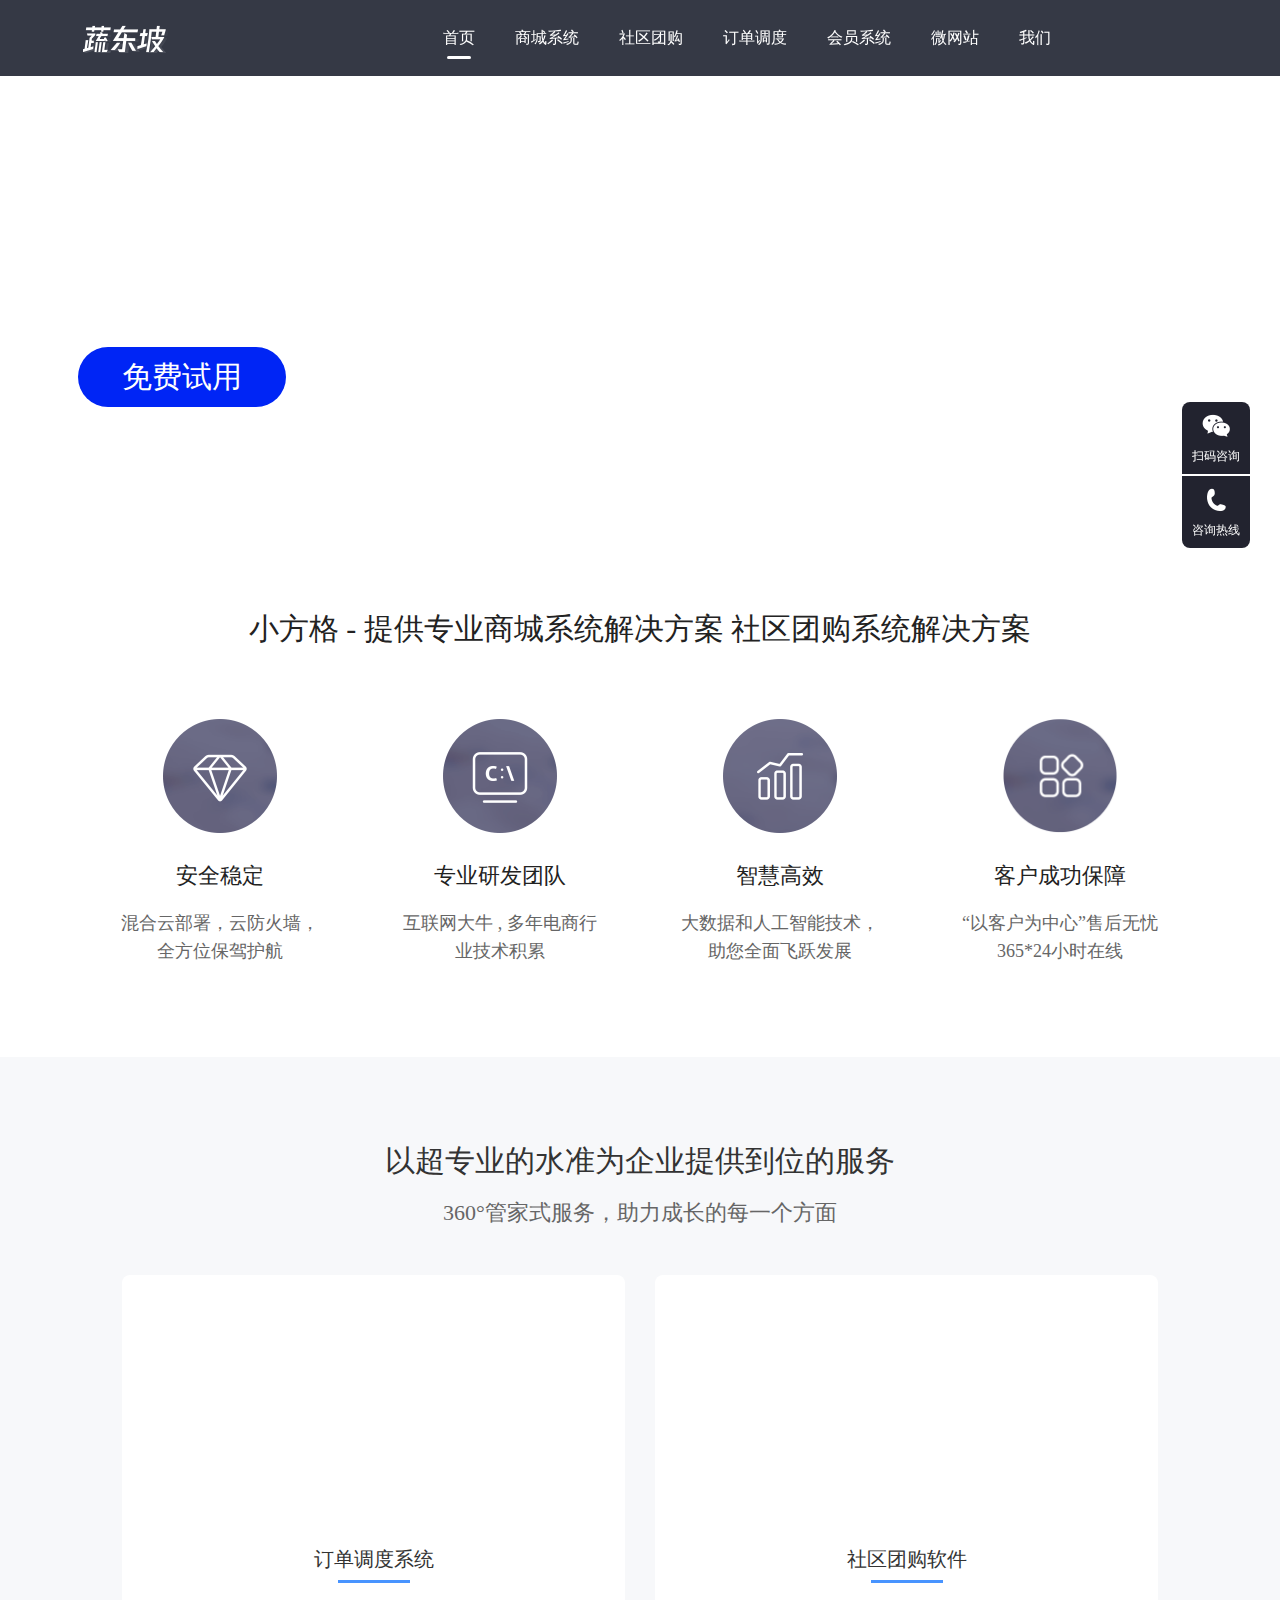
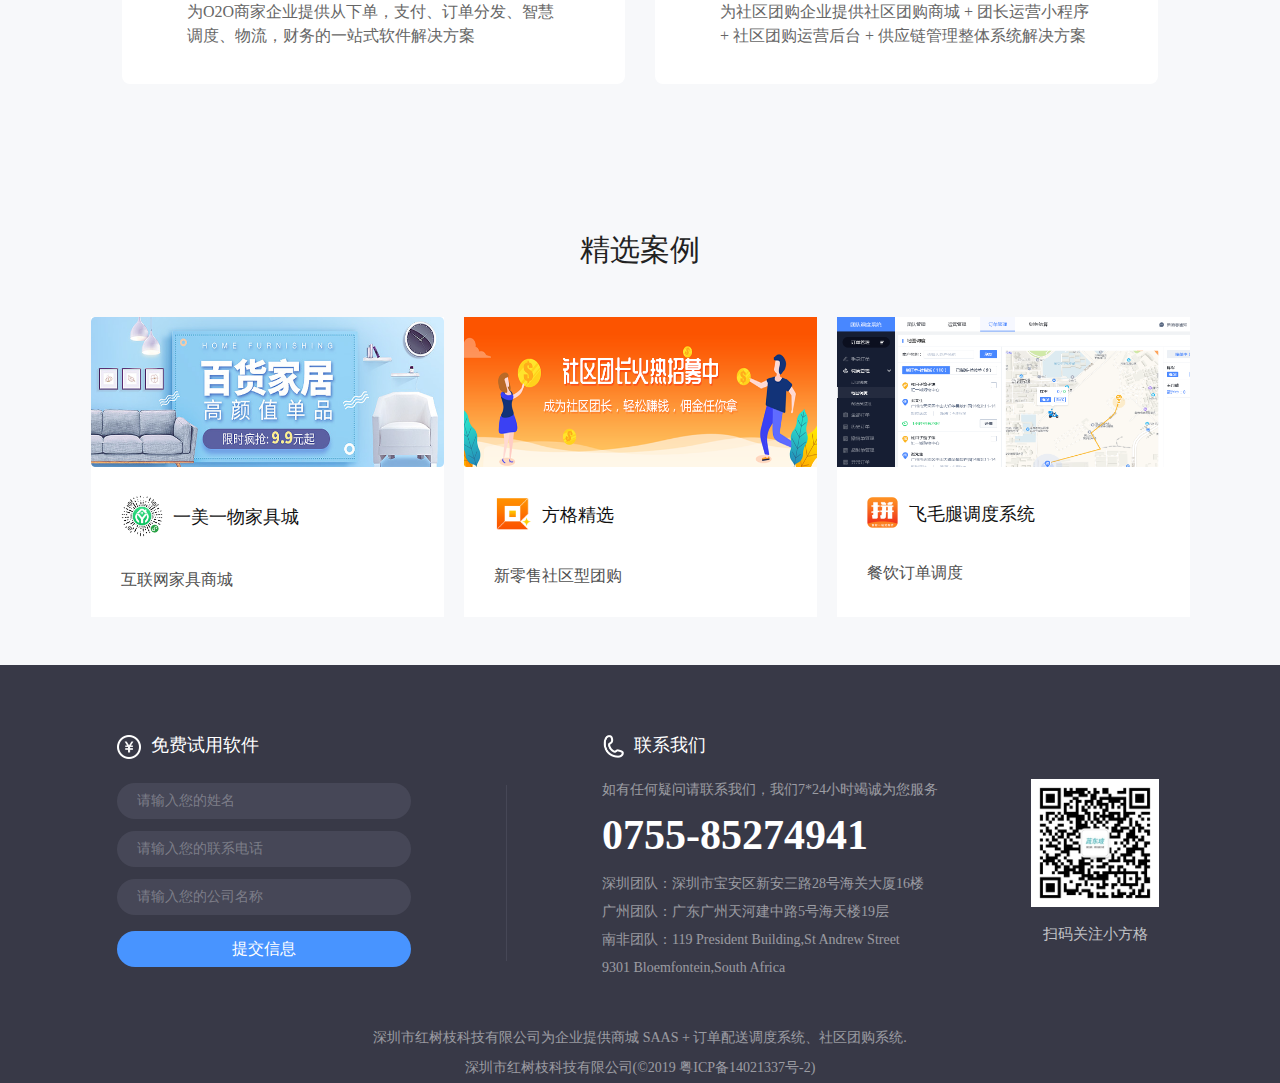
==== index.html @ 37d702df "大体框架有了" ====
<!DOCTYPE html>
<!-- saved from url=(0019)http://sdongpo.com/ -->
<html lang="en-US">
<head>
    <meta http-equiv="Content-Type" content="text/html; charset=UTF-8">

    <meta name="applicable-device" content="pc">
    <meta http-equiv="Cache-Control" content="no-transform">
    <meta http-equiv="Cache-Control" content="no-siteapp">
    <link rel="alternate" media="only screen and (max-width: 640px)" href="http://m.sdongpo.com/">
    <meta name="mobile-agent" content="format=html5;url=//m.sdongpo.com/">
    <meta name="viewport" content="width=device-width, initial-scale=1">
    <meta name="csrf-param" content="_csrf">
    <meta name="csrf-token" content="NlRBUWs0bGRMIjtoLF4pNGA4cjgSQhQyehNyYSVGASNEZy8rX38OLA==">
    <title>小方格-专业做电商行业软件,社区团购软件-订单调度SaaS系统</title>
    <meta name="description" content="小方格-专业做电商行业软件,社区团购软件-订单调度SaaS系统">
    <meta name="keywords"
          content="小方格生鲜电商ERP，订单配送软件，社区团购软件，外卖配送软件，水果订货配送管理软件，农产品配送软件, 生鲜配送, 蔬菜配送, 生鲜电商, 小方格, 电商APP 20个生意, 电商软件公司, 商场APP怎么做, 订单配送app平台, 农产品电商平台,  送菜上门app, 菜篮子, 社区团购">
    <link href="./css/animate.min.css" rel="stylesheet">
    <link rel="stylesheet" href="./css/common.css">
    <link rel="stylesheet" href="./css/style.css">
    <script charset="utf-8" src="./js/lxb.js"></script>
    <script type="text/javascript" async="" src="./js/vds.js"></script>
    <script src="./js/hm.js"></script>
    <script src="./js/jquery-1.8.3.min.js"></script>

    <link href="./css/bootstrap.css" rel="stylesheet">
    <link href="./css/main.min.css" rel="stylesheet">
    <link href="./css/index.min.css" rel="stylesheet">
    <link href="./css/font-awesome.min.css" rel="stylesheet">
    <script>
        //获取浏览器版本
        var userAgent = navigator.userAgent; //取得浏览器的userAgent字符串
        var isOpera = userAgent.indexOf("Opera") > -1; //判断是否Opera浏览器
        var isIE = userAgent.indexOf("compatible") > -1 && userAgent.indexOf("MSIE") > -1 && !isOpera; //判断是否IE浏览器
        var IEbb = true;
        if (isIE) {
            var reIE = new RegExp("MSIE (\\d+\\.\\d+);");
            reIE.test(userAgent);
            var fIEVersion = parseFloat(RegExp["$1"]);
            if (fIEVersion < 9) {
                IEbb = false;
            }
        }
    </script>

</head>
<body>
<div class="header">
    <div>
        <a class="header__logo" href="http://xfigo.com/"><img src="./img/logo.png" alt="小方格" width="86" height="28"></a>
        <div class="header__menu">
            <ul>
                <div class="gl" style="overflow: hidden; left: 278px; width: 24px;"></div>
                <li data-target="" class="active"><a href="./index.html">首页</a></li>
                <li data-target="shicai"><a href="./eshop.html">商城系统</a></li>
                <li data-target="groupbuy"><a href="./groupbuy.html">社区团购</a></li>
                <li data-target="processing"><a href="./dispatch.html">订单调度</a></li>
                <li data-target="movee"><a href="./vipsystem.html">会员系统</a></li>
                <li data-target="shengxian"><a href="./miniweb.html">微网站</a></li>
<!--                <li data-target="agency"><a href="./agency.html">软件代理</a></li>-->
                <li data-target="about"><a href="./contact.html">我们</a></li>
            </ul>
        </div>
        <div class="header__concat"><a onclick="showForm()" href="javascript:;">免费试用</a></div>
    </div>
</div>

<div id="wrapper">
    <div>
        <div class="index">
            <div class="banner">
                <div class="banner__img index">
                    <div class="banner__img--text">
                        <h2 class="caption index">专业商城、社区团购SAAS</h2>
                        <h3 class="subtitle index">做电商软件，就找小方格</h3>
                        <button class="trial index" onclick="showForm()">免费试用</button>
                    </div>
                </div>
            </div>
            <div class="index__solution">
                <h1 class="index__solution--label">小方格 - 提供专业商城系统解决方案 社区团购系统解决方案</h1>
                <ul class="index__solution--list">
                    <li class="items">
                        <img src="./img/investment.png" alt="安全稳定" width="114" height="114">
                        <p class="caption">安全稳定</p>
                        <p class="subtitle">混合云部署，云防火墙，全方位保驾护航</p>
                    </li>
                    <li class="items">
                        <img src="./img/team.png" alt="专业研发团队" width="114" height="114">
                        <p class="caption">专业研发团队</p>
                        <p class="subtitle">互联网大牛 , 多年电商行业技术积累</p>
                    </li>
                    <li class="items">
                        <img src="./img/pro.png" alt="智慧高效" width="114" height="114">
                        <p class="caption">智慧高效</p>
                        <p class="subtitle">大数据和人工智能技术，助您全面飞跃发展</p>
                    </li>
                    <li class="items">
                        <img src="./img/security.png" alt="客户成功保障" width="114" height="114">
                        <p class="caption">客户成功保障</p>
                        <p class="subtitle">“以客户为中心”售后无忧 365*24小时在线</p>
                    </li>
                </ul>
            </div>
            <div class="index__introduce">
                <h3 class="index__introduce--caption">以超专业的水准为企业提供到位的服务</h3>
                <h4 class="index__introduce--subtitle">360°管家式服务，助力成长的每一个方面</h4>
                <ul class="index__introduce--list">
                    <li class="items">
                        <a href="http://sdongpo.com/shicai"></a>
                        <div class="big__img fresh"></div>
                        <p class="title">订单调度系统</p>
                        <p class="desc">为O2O商家企业提供从下单，支付、订单分发、智慧调度、物流，财务的一站式软件解决方案</p>
                    </li>
                    <li class="items">
                        <a href="http://sdongpo.com/groupbuy"></a>
                        <div class="big__img groupbuy"></div>
                        <p class="title">社区团购软件</p>
                        <p class="desc">为社区团购企业提供社区团购商城 + 团长运营小程序 + 社区团购运营后台 + 供应链管理整体系统解决方案</p>
                    </li>
                </ul>
            </div>
<!--            <div class="index__vedio">-->
<!--                <div class="wrap__1200">-->
<!--                    <h3 class="index__vedio&#45;&#45;label">3分钟快速了解小方格</h3>-->
<!--                    <div class="index__vedio&#45;&#45;play">-->
<!--                        <img src="./img/icon_stop.png" alt="播放" class="play" width="98" height="98">-->
<!--                        <div class="video">-->
<!--                            <div class="bg active"></div>-->
<!--                            <video controls="controls" id="tvideo" width="100%" height="100%"-->
<!--                                   src="//sitecdn.sdongpo.com/website/new_case/promotionalVideo.mp4">-->
<!--                                <span class="video-tip">浏览器版本过低，请升级您的浏览器后重试</span>-->
<!--                            </video>-->
<!--                        </div>-->
<!--                    </div>-->
<!--                </div>-->
<!--            </div>-->
            <div class="index__cooperation">
                <h3 class="index__cooperation--label">精选案例</h3>
                <ul class="index__cooperation--list clearfix">
                    <li class="items">
                            <div class="detail">
                                <img src="./img/index__jc.png" alt="一美一物家具城：互联网家具商城" width="353" height="150">
                                <div class="showMore">
                                    <p><img src="./img/shop__ymyw__small.jpg" alt="一美一物家具城：互联网家具商城" width="42"
                                            height="42">一美一物家具城</p>
                                    <p>互联网家具商城</p>
                                    <p>
                                        一美一物，成立于2019年，结合当地建材商家，采取线上销售，线下服务，致力于为装修行业提供便捷的供应平台以及一站式主材包采购服务。</p>
                                </div>
                            </div>
                        </a>
                    </li>
                    <li class="items">
                        <a href="http://shengxian.sdongpo.com/shengxian6348.html" target="_blank">
                            <div class="detail">
                                <img src="./img/index__fg.png" alt="社区团购：方格精选" width="353" height="150">
                                <div class="showMore">
                                    <p><img src="./img/index__fg__small.png" alt="社区团购：方格精选" width="38"
                                            height="38">方格精选</p>
                                    <p>新零售社区型团购</p>
                                    <p>方格精选创立于2019年，是中国领先的社群电商平台，打造 “批发+配送+零售” 多业务融合模式,
                                        深度优化供应链，通过社群+团长，拥有百万级别的客户群体，开通近300个小区的团购。</p>
                                </div>
                            </div>
                        </a>
                    </li>
                    <li class="items">
                        <a href="http://shengxian.sdongpo.com/shengxian6300.html" target="_blank">
                            <div class="detail">
                                <img src="./img/index__psc.png" alt="智慧调度：餐饮订单调度" width="353" height="150">
                                <div class="showMore">
                                    <p><img src="./img/index__pcs__small.png" alt="智慧调度：餐饮订单调度" width="32" height="35">飞毛腿调度系统
                                    </p>
                                    <p>餐饮订单调度</p>
                                    <p>飞毛腿调度系统，创立于2017年9月，1年聚合300多家商家，累计服务的中小餐饮客户10000多家,
                                        月活跃客户4000家，日活2000单，月交易额超2000万。</p>
                                </div>
                            </div>
                        </a>
                    </li>
                </ul>
<!--                <a href="http://sdongpo.com/movee" class="index__cooperation&#45;&#45;more">更多案例</a>-->
            </div>
<!--            <div class="index__news">-->
<!--                <h3 class="index__news&#45;&#45;label">行业动态新闻</h3>-->
<!--                <ul class="index__news&#45;&#45;list">-->
<!--                    <li class="items">-->
<!--                        <div class="big__img industry">-->
<!--                            <p>行业动态</p>-->
<!--                            <p>用科技点亮商业智能</p>-->
<!--                        </div>-->
<!--                        <p><a target="_blank" href="http://shengxian.sdongpo.com/shengxian6737.html"><span>05/17</span>小方格国际版进军东南亚</a>-->
<!--                        </p>-->
<!--                        <p><a target="_blank" href="http://shengxian.sdongpo.com/shengxian5286.html"><span>08/01</span>农民日报：小方格让生鲜流通更高效</a>-->
<!--                        </p>-->
<!--                        <p><a target="_blank" href="http://shengxian.sdongpo.com/shengxian6580.html"><span>04/03</span>Sysco发展给中国生鲜配送的启示</a>-->
<!--                        </p>-->
<!--                        <p><a target="_blank" href="http://shengxian.sdongpo.com/shengxian6715.html"><span>05/10</span>精细化运营将是社区团购生死关键</a>-->
<!--                        </p>-->
<!--                        &lt;!&ndash; <p><a target="_blank" href="//shengxian.sdongpo.com/shengxian6640.html"><span>04/18</span>传统零售商如何做好社区团购</a></p> &ndash;&gt;-->
<!--                        <p class="more"><a href="http://shengxian.sdongpo.com/" target="_blank">了解更多 <img-->
<!--                                src="./img/arrow_more.png" alt="了解更多" width="11" height="11"></a></p>-->
<!--                    </li>-->
<!--                    <li class="items">-->
<!--                        <div class="big__img pro">-->
<!--                            <p>产品动态</p>-->
<!--                            <p>专业、创新、口碑</p>-->
<!--                        </div>-->
<!--                        <p><a target="_blank" href="http://shengxian.sdongpo.com/shengxian6730.html"><span>05/17</span>小方格新功能汇总更美更强大</a>-->
<!--                        </p>-->
<!--                        <p><a target="_blank" href="http://shengxian.sdongpo.com/shengxian6342.html"><span>02/19</span>净菜加工系统发布开辟新千亿市场</a>-->
<!--                        </p>-->
<!--                        <p><a target="_blank" href="http://shengxian.sdongpo.com/shengxian6265.html"><span>01/26</span>小方格上线多城市运营助力企业营销</a>-->
<!--                        </p>-->
<!--                        <p><a target="_blank" href="http://shengxian.sdongpo.com/shengxian6251.html"><span>01/22</span>智能物流排线：配送效率提升18倍</a>-->
<!--                        </p>-->
<!--                        &lt;!&ndash; <p><a target="_blank" href="//shengxian.sdongpo.com/shengxian6747.html"><span>05/17</span>社区团购3.0发布：商城UI全新升级</a></p> &ndash;&gt;-->
<!--                        <p class="more"><a href="http://shengxian.sdongpo.com/" target="_blank">了解更多 <img-->
<!--                                src="./img/arrow_more.png" alt="了解更多" width="11" height="11"></a></p>-->
<!--                    </li>-->
<!--                    <li class="items">-->
<!--                        <div class="big__img activity">-->
<!--                            <p>最新活动</p>-->
<!--                            <p>知识共享合作共赢</p>-->
<!--                        </div>-->
<!--                        <p><a target="_blank" href="http://shengxian.sdongpo.com/shengxian6777.html"><span>05/29</span>2019生鲜供应链产业峰会圆满落幕</a>-->
<!--                        </p>-->
<!--                        <p><a target="_blank" href="http://shengxian.sdongpo.com/shengxian6429.html"><span>03/21</span>小方格荣获腾讯微信支付优秀服务商</a>-->
<!--                        </p>-->
<!--                        <p><a target="_blank" href="http://shengxian.sdongpo.com/shengxian6770.html"><span>05/28</span>社区团购高峰论坛共谈行业未来</a>-->
<!--                        </p>-->
<!--                        <p><a target="_blank" href="http://shengxian.sdongpo.com/shengxian6637.html"><span>04/18</span>从阿尔迪看社区团购的未来走向</a>-->
<!--                        </p>-->
<!--                        &lt;!&ndash; <p><a target="_blank" href="//shengxian.sdongpo.com/shengxian6616.html"><span>04/12</span>小方格5周年乔迁新址开启新征程</a></p> &ndash;&gt;-->
<!--                        <p class="more"><a href="http://shengxian.sdongpo.com/" target="_blank">了解更多 <img-->
<!--                                src="./img/arrow_more.png" alt="了解更多" width="11" height="11"></a></p>-->
<!--                    </li>-->
<!--                </ul>-->
<!--            </div>-->
        </div>
    </div>


    <!-- 浮动窗口 -->
    <div class="tool">
        <div class="tool__items">
            <img src="./img/weixin.png" alt="扫码咨询" width="28" height="23">
            <p>扫码咨询</p>
            <div class="tool__items--modal qrcode">
                <img src="./img/qrcode_3.jpg" align="扫码添加客服" width="136" height="136">
                <p>扫码添加客服</p>
            </div>
        </div>
        <div class="tool__items">
            <img src="./img/tel.png" alt="咨询热线" width="22" height="24">
            <p>咨询热线</p>
            <div class="tool__items--modal tel">
                <p>售前咨询</p>
                <p>
                    (0755)85274941 </p>
            </div>
        </div>
    </div>
    <!-- <div id="fu">
		<ul id="side-menu">
			<li class="menu-item">
                <div>
                    <img src="//sitecdn.sdongpo.com/website/float/aside_float_icon1.jpg">
                </div>
                <div onclick="showForm()" class="tryUse dn hover_item clear pl15">
                    <span class="fl mr5">
                        <img src="//sitecdn.sdongpo.com/website/float/aside_float_icon1a.jpg">
                    </span>
                    <span class="fl f14 cf">
                        免费试用
                    </span>
                </div>
            </li>
			<li class="menu-item">
                <div>
                    <img src="//sitecdn.sdongpo.com/website/float/aside_float_icon2.jpg">
                </div>
                <div class="ercode dn hover_item">
                    <img src="/imagenew/footer/weixinFoot.jpg">
                </div>
            </li>

			<li class="menu-item">
                <div>
                    <img src="//sitecdn.sdongpo.com/website/float/aside_float_icon3.jpg">
                </div>
                <div onclick='window.location.href = "tencent://message/?uin=3238511329&Site=sdongpo.com&Menu=yes"' class="online dn hover_item clear pl15">
                    <span class="fl mr5">
                        <img src="//sitecdn.sdongpo.com/website/float/aside_float_icon3a.jpg">
                    </span>
                    <span class="fl f14 cf">
                        在线咨询
                    </span>
                </div>
            </li>
            <li class="menu-item">
                <div>
                    <img src="//sitecdn.sdongpo.com/website/float/aside_float_icon4.jpg">
                </div>
                <div class="telphone dn hover_item clear pl15">
                    <span class="fl mr5">
                        <img src="//sitecdn.sdongpo.com/website/float/aside_float_icon4a.jpg">
                    </span>
                    <span class="fl f14 cf">
                        400-075-1863                    </span>
                </div>
            </li>
            <li class="menu-item backTop">
                <div>
                    <a href="javascript:;">
                        <img src="//sitecdn.sdongpo.com/website/float/aside_float_icon5.jpg">
                    </a>
                </div>
            </li>
		</ul>
    </div> -->

    <!-- 申请试用 -->
    <div class="separator"></div>

    <div class="a-center-middle-2 animated" id="submit-modal">
        <i class="fa fa-times close"></i>
        <form id="submit-form" action="http://sdongpo.com/" method="post">
            <input type="hidden" name="_csrf" value="NlRBUWs0bGRMIjtoLF4pNGA4cjgSQhQyehNyYSVGASNEZy8rX38OLA==">
            <p id="submit-title">请填好信息我们会尽快联系您</p>
            <div class="submit-item">
                <p class="err-info">请输入您的姓名</p>
                <label for="username">您的姓名:</label>
                <input placeholder="请输入您的姓名" type="text" id="username" name="username" autocomplete="off">
            </div>
            <div class="submit-item submit-phone">
                <p class="err-info">请输入11位手机号码</p>
                <label for="phone">手机号码:</label>
                <input placeholder="请输入您的手机号码" type="text" id="phone" name="phone" autocomplete="off">
            </div>
            <div class="submit-item">
                <p class="err-info">请输入公司名称</p>
                <label for="company-name">公司名称:</label>
                <input type="text" placeholder="请输入您的公司名称" id="company-name" name="companyName" autocomplete="off">
            </div>
            <div class="submit">
                <span id="submit-button">提交信息</span>
            </div>
        </form>
    </div>

    <div id="modal-wrap"></div>
    <!-- <div class="wrap12">
        <div class="foot_triangle">
            <img src="//sitecdn.sdongpo.com/website/foot_top_label.jpg">
        </div>
    </div> -->
    <!-- <div id='footFrameBox' class="shengxianShow" style="background:#4B494A">

    </div> -->
    <footer id="footFrameBox">
        <iframe src="iframe/foot.html" class="footIframe" scrolling="no" frameborder="no" width="100%" height="418px;"
                style="vertical-align:top;"></iframe>
    </footer>

</div>

<script>
    //关闭试用窗口
    $('.close').click(function () {
        hideForm();
    });
    $("#bed").click(function () {
        hideForm();
    });
    $("#modal-wrap").click(function () {
        hideForm();
    });

    //申请试用
    $("#try2").click(function (e) {  //联系我们页面申请试用
        showForm();
        e.stopPropagation();
    });

    $("#submit-modal").click(function (e) {
        e.stopPropagation();
    });

    //提交申请试用信息
    $("#submit-button").click(function () {
        var key = '', data = $("#submit-form").serialize();

        var username = '#username' + key,
            phone = '#phone' + key,
            company_name = '#company-name' + key

        if ($(username).val() == '') {
            alert("请填写姓名");
            $(username).addClass('err-bor');
            $(username).siblings('.err-info').addClass('active-err');
            $(username).siblings('.err-info').data('isErr', '1');
            return false;
        }
        ;

        var regex = /^1\d{10}$/;

        if (!regex.test($(phone).val())) {
            alert("请输入正确的手机号码");
            $(phone).addClass('err-bor');
            $(phone).siblings('.err-info').addClass('active-err');
            $(phone).siblings('.err-info').data('isErr', '1');
            return;
        }

        if ($(company_name).val() == '') {
            alert("请填写公司名称");
            $(company_name).addClass('err-bor');
            $(company_name).siblings('.err-info').addClass('active-err');
            $(company_name).siblings('.err-info').data('isErr', '1');
            return false;
        }
        ;

        try {
            $.post('/index/save', data, function (res) {
                if (res.status == 'success') {
                    alert(res.message);
                    hideForm();
                }
            }, 'json');
        } catch (e) {
            console.log(e);
        }
    });

    //显示申请试用model
    function showForm() {
        var $modal = $("#submit-modal"),
            $modalWrap = $("#modal-wrap");
        $modal.removeClass("zoomOut");
        $modal.addClass("zoomIn");
        $modal.css("display", "block");
        $modalWrap.css('height', $("#wrapper").height() * 1 + 80);
        $modalWrap.show();
    }

    //隐藏申请试用model
    function hideForm() {
        var $modal = $("#submit-modal");
        $modal.removeClass("zoomIn");
        $modal.addClass("zoomOut");
        $("#modal-wrap").hide();
        $modal.css("display", "none");

        $("#username").val("");
        $("#phone").val("");
        $("#company-name").val("");

        $("#username").removeClass('err-bor');
        $("#username").siblings('.err-info').removeClass('active-err');
        $("#username").siblings('.err-info').data('isErr', '0');

        $("#phone").removeClass('err-bor');
        $("#phone").siblings('.err-info').removeClass('active-err');
        $("#phone").siblings('.err-info').data('isErr', '0');

        $("#company-name").removeClass('err-bor');
        $("#company-name").siblings('.err-info').removeClass('active-err');
        $("#company-name").siblings('.err-info').data('isErr', '0');

        $projectType = $("#product-type");
        if ($projectType) {
            $projectType.remove();
        }
    }

    $(".menu-parent").mouseover(function () {
        toggleSubmenu($(this).next('.sub-menu-wrap'));
    });

    $(".menu-parent").mouseleave(function () {
        toggleSubmenu($(this).next('.sub-menu-wrap'), 'hide');
    });

    $(".sub-menu-wrap").mouseover(function () {
        toggleSubmenu($(this));
    });

    $(".sub-menu-wrap").mouseleave(function () {
        toggleSubmenu($(this), 'hide');
    });


    function toggleSubmenu($menuWrapObj, showType) {
        if (showType == 'hide') {
            $menuWrapObj.height(0);
        } else {
            $menuWrapObj.height($menuWrapObj.find('.sub-menu').height());
        }
    }

    $(function () {
        var open_float_list = $('.open_float_list');
        $("#wrapper,.Jhover").mouseover(function () {
            open_float_list.removeClass('li_active');
        });
    })

    //申请试用手机号码验证
    $('#phone').on('input', function () {
        var val = this.value;
        var regex = /^1\d{10}$/;

        if ($(this).siblings('.err-info').data('isErr') != 1) {
            return;
        }

        if (regex.test(val)) {
            $(this).removeClass('err-bor');
            $(this).siblings('.err-info').removeClass('active-err');
        } else {
            $(this).addClass('err-bor');
            $(this).siblings('.err-info').addClass('active-err');
        }

    });

    $('#phone').blur(function () {
        var val = this.value;
        var regex = /^1\d{10}$/;

        if (!regex.test(val)) {
            $(this).addClass('err-bor');
            $(this).siblings('.err-info').addClass('active-err');
            $(this).siblings('.err-info').data('isErr', '1');
        }

    });

    $('#username').blur(function () {
        var val = this.value;
        if (!val) {
            $(this).addClass('err-bor');
            $(this).siblings('.err-info').addClass('active-err');
            $(this).siblings('.err-info').data('isErr', '1');
        }
    });

    $('#username').on('input', function () {
        var val = this.value;

        if ($(this).siblings('.err-info').data('isErr') != 1) {
            return;
        }

        if (val) {
            $(this).removeClass('err-bor');
            $(this).siblings('.err-info').removeClass('active-err');
        } else {
            $(this).addClass('err-bor');
            $(this).siblings('.err-info').addClass('active-err');
        }
    });

    $('#company-name').on('input', function () {
        var val = this.value;

        if ($(this).siblings('.err-info').data('isErr') != 1) {
            return;
        }

        if (val) {
            $(this).removeClass('err-bor');
            $(this).siblings('.err-info').removeClass('active-err');
        } else {
            $(this).addClass('err-bor');
            $(this).siblings('.err-info').addClass('active-err');
        }
    });

    $('#company-name').on('blur', function () {
        var val = this.value;

        if (!val) {
            $(this).addClass('err-bor');
            $(this).siblings('.err-info').addClass('active-err');
            $(this).siblings('.err-info').data('isErr', '1');
        }
    });

</script>
<script>

</script>

<script type="text/javascript">
    /*
    * add by onewan 取得百度推广的参数，并设置cookie
    *
    * */
    var objCookie = {}; //cookie 对象
    /*
    * @author w3cschool
    * @date 2017-06-27
    * @desc 获得cookie值
    * @param string c_name:key 值
    * @return  get sucuess return value ,get false return ""
    * */
    objCookie.getCookie = function (c_name) {
        if (document.cookie.length > 0) {
            c_start = document.cookie.indexOf(c_name + "=");
            if (c_start != -1) {
                c_start = c_start + c_name.length + 1;
                c_end = document.cookie.indexOf(";", c_start);
                if (c_end == -1)
                    c_end = document.cookie.length;
                return decodeURIComponent(document.cookie.substring(c_start, c_end));
            }
        }
        return "";
    }
    /*
    * @author w3cshool
    * @date 2017-06-27
    * @desc 设置cookie值
    * @param string c_name:key值 string value : value值  expriedays: int 过期天数
    * */

    objCookie.setCookie = function (c_name, value, expiredays) {
        var exdate = new Date();
        exdate.setDate(exdate.getDate() + expiredays);
        document.cookie = c_name + "=" + decodeURIComponent(value) +
            ((expiredays == null) ? "" : ";expires=" + exdate.toGMTString());
    }

    /*
     * 获得url参数
     * @author add by onewan
     * @date 2016-09-21
     * @param url key值
     * @return 成功返回 value值，失败返回null
     * */

    //获得url参数函数
    objCookie.getUrlParam = function (name) {
        //构造一个含有目标参数的正则表达式对象
        var reg = new RegExp("(^|&)" + name + "=([^&]*)(&|$)");
        //匹配目标参数
        var r = window.location.search.substr(1).match(reg);
        //返回参数值
        if (r != null)
            return decodeURIComponent(r[2]);
        return null;
    }

    $(document).ready(function () {
        var e_keywordid = objCookie.getUrlParam('e_keywordid');

        /*
        * 当未有值时
        * */
        if (null != e_keywordid) {
            objCookie.setCookie('from_baidu_url', window.location.href);

        }

    });
</script>

<!-- 网站分析 -->
<script type="text/javascript">
    var _vds = _vds || [];
    window._vds = _vds;
    (function () {
        _vds.push(['setAccountId', 'b24ee436eec344e5']);
        (function () {
            var vds = document.createElement('script');
            vds.type = 'text/javascript';
            vds.async = true;
            vds.src = ('https:' == document.location.protocol ? 'https://' : 'http://') + 'dn-growing.qbox.me/vds.js';
            var s = document.getElementsByTagName('script')[0];
            s.parentNode.insertBefore(vds, s);
        })();
    })();
</script>

<!-- edit by chen -->
<script type="text/javascript">
    $(function () {
        //footer iframe
        var iHtml = '<iframe src="./iframe/foot.html" class="footIframe" scrolling="no" frameborder=no width="100%" height="418px;" style="vertical-align:top;"></iframe>';

        //点击回到顶部
        // $('.backTop').click(function() {
        //     $('html, body').animate({ scrollTop: 0 }, 'fast');
        // });

        //添加foot
        $('#footFrameBox').html(iHtml);

        $('#logo').click(function () {
            location.href = '/';
            sessionStorage.removeItem('_target');
        });

        // 导航条逐渐变色和高度
        $(window).scroll(function () {
            if ($(window).scrollTop()) {
                $('.header').addClass('active')
            } else {
                $('.header').removeClass('active')
            }
        })

        // 成功案例页面切换 tabs
        $('.case__tabs--list .items').click(function () {
            $(this).addClass('active').siblings().removeClass('active')
            $('.case__tabs--content .items').eq($(this).index()).fadeIn().siblings().fadeOut()
            $('.case__classicCase--list').eq($(this).index()).fadeIn().siblings('.case__classicCase--list').fadeOut()
        })

        // 导航栏内容快跟随鼠标滚动

        var path = location.pathname.split('/')[1];
        $(".header__menu li").removeClass('active');
        $(".header__menu li[data-target='" + path + "']").addClass('active');

        function handleInitMenu(speed) {
            $(".gl").stop();
            var target = $(".header__menu .active")
            var hover_awidth = target.innerWidth();
            var hover_aleft = target.position().left;

            $(".gl").animate({
                left: hover_aleft + 24 + "px",
                width: hover_awidth - 48 + "px"
            }, speed);
        }

        handleInitMenu(0);

        $(".header__menu li").each(function () {
            var hover_a = $(this);
            var hover_awidth = $(this).innerWidth();
            var hover_aleft = hover_a.position().left;
            // $(this).find('a').addClass('active')
            // 滑进
            $(this).mouseover(function () {
                $(".gl").stop();
                hover_awidth = $(this).innerWidth();
                $(".gl").animate({
                    left: hover_aleft + 24 + "px",
                    width: hover_awidth - 48 + "px"
                }, 350);
            })
            // 滑出
            $(this).mouseout(function () {
                handleInitMenu(350);
            })
        })

        // 播放 video
        var video = document.getElementById('tvideo');

        $(".video").click(function (event) {
            if (!video.currentTime) {
                $('.video .bg').toggleClass('active')
                $('.play').hide()
            }
            if (video.paused) {
                video.play();
            } else {
                video.pause();
            }
            event.stopPropagation();
            return false;
        });
    });
</script>

<script src="./js/yii.js"></script>
<script src="./js/yii.activeForm.js"></script>
<script type="text/javascript">    $(document).ready(function () {
});
</script>
<script type="text/javascript">jQuery(document).ready(function () {
    jQuery('#submit-form').yiiActiveForm([], []);
});</script>

</body>
</html>
---- css/common.css ----
#group-buy {
    background: #f7f7f7
}

#group-buy .how-big {
    background: #f7f7f7;
    padding-bottom: 70px
}

#group-buy .how-big .product {
    width: 1200px;
    margin: 70px auto 0
}

#group-buy .how-big .product .cont .img {
    float: left
}

#group-buy .how-big .product .cont .text {
    float: left;
    font-size: 18px
}

#group-buy .how-big .product .cont .text .try-btn {
    color: #fff;
    margin: 0;
    background: #0c5;
    margin-top: 30px;
    position: static;
    padding: 0;
    width: 206px;
    height: 64px;
    line-height: 64px;
    border: none;
    font-size: 28px;
    border-radius: 100px;
    outline: 0;
    top: 170px;
    left: 50%
}

#group-buy .how-big .product .cont .text > h2 {
    margin-bottom: 20px
}

#group-buy .how-big .product .cont .text > p {
    color: #666;
    position: relative;
    line-height: 2;
    padding-left: 20px
}

#group-buy .how-big .product .cont .text > p:before {
    content: '';
    position: absolute;
    top: 15px;
    left: 0px;
    width: 10px;
    height: 10px;
    border: 2px solid #268efd;
    border-radius: 50%
}

#group-buy .how-big .product .cont .item-left {
    float: left;
    width: 48%;
    margin-right: 4%
}

#group-buy .how-big .product .cont .item-right {
    float: left;
    width: 48%
}

#group-buy .how-big .product .foot-icon {
    padding-top: 30px
}

#group-buy .forte {
    background: #fff
}

#group-buy .forte .title {
    padding-top: 40px
}

#group-buy .forte .goodbox > div {
    padding-top: 0
}

#group-buy .nav .banner {
    padding-top: 80px;
    background: url(https://sitecdn.sdongpo.com/website/groupbuy/190326banner.png?v=1.0.4) no-repeat center center;
    background-size: 100% 560px
}

#group-buy .nav .banner .try-btn {
    top: 343px;
    background: #FFAC23;
    border-radius: 39px;
    color: #fff;
    margin: 0;
    width: 194px;
    font-size: 26px;
    height: 52px;
    line-height: 52px;
    margin-left: -97px
}

#group-buy .nav .banner .banner-title {
    padding-top: 40px
}

#group-buy .nav .banner .banner-title .big-tit {
    font-family: PingFangSC-Medium;
    font-size: 76px;
    color: #FFFFFF;
    letter-spacing: 4px;
    line-height: 80px
}

#group-buy .nav .banner .banner-title .son-tit {
    font-family: PingFangSC-Regular;
    font-size: 36px;
    color: #FFFFFF;
    letter-spacing: 1px;
    line-height: 40px;
    margin-top: 25px
}

.movee a:hover {
    text-decoration: none !important
}

.movee .ci-tab {
    margin-bottom: 15px
}

.movee .ci-tab a {
    font-size: 20px;
    font-weight: bold;
    color: #999;
    display: inline-block;
    border-bottom: 2px solid transparent;
    line-height: 35px
}

.movee .ci-tab .first {
    margin-right: 80px
}

.movee .ci-tab .active {
    color: #00a000;
    border-color: #00a000
}

.movee .groupcase {
    display: none
}

.movee .groupcase .case-item .left {
    position: relative
}

.movee .groupcase .case-item .left .erimg {
    background: #fff;
    text-align: center;
    position: absolute;
    top: 0;
    left: 0;
    right: 0;
    bottom: 0;
    display: none
}

.movee .groupcase .case-item .left .erimg img {
    height: 157px;
    width: 157px
}

.movee .groupcase .case-item .left:hover .erimg {
    display: block
}

.title .split_line {
    margin-bottom: 50px !important
}

/*# sourceMappingURL=common.css.map */
---- css/style.css ----
.tool *, .index *, .header *, .groupon *, .fresh *, .case *, .us *, .footer *{
  box-sizing: content-box;
  font-family: PingFangSC-Regular;
}
input::-webkit-contacts-auto-fill-button {
  visibility: hidden;
  display: none !important;
  pointer-events: none;
  position: absolute;
  right: 0;
}
a {
  text-decoration: none !important;
  -webkit-tap-highlight-color: transparent;
  color: inherit;
  -webkit-touch-callout: none;
}
img{
  outline: 0 none;
  border: 0 none;
}
.container {
  /* background:rgba(245,245,245,1); */
  min-height: 100%;
  font-family: PingFangSC-Regular;
  /* -webkit-font-smoothing: antialiased;
    -moz-osx-font-smoothing: grayscale; */
  overflow: hidden;
  /* max-width: 750px; */
  /* margin:0 auto; */
  position: relative;
}
/* *{
    -webkit-tap-highlight-color: rgba(0, 0, 0, 0);
} */
.oh {
  overflow: hidden;
}
/* input[type=search] {
    -webkit-appearance: textfield;
    -webkit-box-sizing: content-box;
    font-family: inherit;
    font-size: 100%;
}
input::-webkit-search-decoration,
input::-webkit-search-cancel-button {
    display: none;
} */
.wrap__1200 {
  width: 1200px;
  overflow: hidden;
  margin: 0 auto;
}
/* 头部导航栏样式 */
.header {
  overflow: hidden;
  font-weight: 400;
  line-height: 20px;
  font-size: 16px;
  height: 76px;
  line-height: 76px;
  /* margin-bottom: -76px; */
  position: relative;
  z-index: 9999;
  transition: all linear .2s;
  position: fixed;
  width: 100%;
  background: rgba(2, 8, 22, 0.8);
}
.header.active{
  height: 60px;
  line-height: 60px;
}
.header + #wrapper {
  padding-top: 0;
}
/* .header:hover {
  background: rgba(2, 8, 22, 0.2);
} */
.header > div {
  width: 1114px;
  margin: 0 auto;
  overflow: hidden;
}
.header > div > div,
.header a {
  float: left;
  color: rgba(255, 255, 255, 0.96);
}
.header__logo {
  cursor: pointer;
}
.header__logo img {
  vertical-align: middle;
}
.header__menu ul {
  position: relative;
  overflow: hidden;
  padding-left: 254px;
}
.header__menu ul .gl {
  position: absolute;
  top: 56px;
  height: 3px;
  background: #ffffff;
  border-radius: 2px;
  transition: top linear .2s;
}
.header.active .header__menu ul .gl{
  top: 48px;
}
.header__menu ul li {
  float: left;
}
.header__menu ul li.active a,
.header__menu ul li:hover a {
  font-family: PingFangSC-Medium;
  font-weight: 500;
}
.header__menu ul li a {
  color: #fff;
  padding: 0 20px;
  border: 0 none;
  outline: 0 none;
  transition: color linear .35s;
}
.header__concat {
  padding-top: 20px;
  padding-left: 30px;
  transition: all linear .2s;
}
.header.active .header__concat {
  padding-top: 12px;
}
.header__concat a {
  -webkit-transform: translateZ(0);
      -ms-transform: translateZ(0);
          transform: translateZ(0);
  width: 110px;
  text-align: center;
  -moz-box-sizing: border-box;
  -webkit-box-sizing: border-box;
       box-sizing: border-box;
  height: 36px;
  line-height: 34px;
  border-radius: 20px;
  border: 1px solid #ffffff;
  display: inline-block;
  vertical-align: middle;
  color: #fff !important;
}
@-moz-document url-prefix() {
  .header__concat a { line-height: 36px; }
}
/* 底部样式 */
.footer {
  background: #383947;
  height: 418px;
}
.footer > div:first-child {
  overflow: hidden;
  width: 1046px;
  margin: 0 auto 40px;
}
.footer > div:first-child > div {
  float: left;
}
.footer > div:first-child > div .label {
  font-size: 18px;
  font-weight: 400;
  color: #ffffff;
  line-height: 20px;
  margin-bottom: 24px;
  display: block;
  text-align: left;
  padding: 0;
}
.footer > div:first-child > div .label img {
  margin-right: 10px;
  vertical-align: text-top;
}
@-moz-document url-prefix() {
  .footer > div:first-child > div .label img {
    vertical-align: bottom;
  }
}
.footer .copyright{
  color:rgba(255, 255, 255, 0.5);text-align: center; padding-top: 0px;
}
.footer .copyright p:first-child{
  margin-bottom: 10px;
}
.footer__form {
  padding-top: 70px;
  width: 294px;
  padding-right: 191px;
  position: relative;
}
.footer__form:after {
  content: '';
  position: absolute;
  width: 1px;
  height: 176px;
  top: 120px;
  right: 95px;
  background: #464756;
}
.footer__form--items {
  margin-bottom: 12px;
}
.footer__form--items input {
  font-size: 14px;
  padding-left: 20px;
  -moz-box-sizing: border-box;
  -webkit-box-sizing: border-box;
       box-sizing: border-box;
  width: 100%;
  height: 36px;
  line-height:normal!important;
  background: rgba(72, 73, 89, 0.9);
  border-radius: 21px;
  color: #fff;
  border: none;
  outline: 0 none;
  -webkit-user-select: auto;
  line-height: 100%;
}
.footer__form--items input::-webkit-input-placeholder {
    color:rgba(255,255,255,0.3);
}
.footer__form--items input::-moz-placeholder{
  color:rgba(255,255,255,0.3);
  opacity: 1;
}
.footer__form--items input::-ms-input-placeholder{
  color:rgba(255,255,255,0.3);
}
.footer__form--submit {
  display: -webkit-flex;
    display: -moz-box;
    display: -ms-flexbox;
    display: flex;
  -webkit-align-items: center;
       -moz-box-align: center;
        -ms-flex-align: center;
            align-items: center;
  -webkit-justify-content: center;
       -moz-box-pack: center;
        -ms-flex-pack: center;
            justify-content: center;
  margin-top: 16px;
  height: 36px;
  line-height: normal;
  /* line-height: 36px; */
  background: #4894ff;
  border-radius: 21px;
  font-size: 16px;
  color: #fff;
  text-align: center;
  cursor: pointer;
}
.footer__concat {
  padding-right: 93px;
  padding-top: 70px;
}
.footer__concat p {
  font-size: 14px;
  font-weight: 400;
  color: rgba(255, 255, 255, 0.5);
  line-height: 16px;
  margin-bottom: 12px;
}
.footer__concat p.tel {
  font-size: 42px;
  font-family: PingFangSC-Semibold;
  font-weight: 600;
  color: #ffffff;
  line-height: 42px;
  margin-bottom: 20px;
  margin-top: 16px;
}
.footer__qrcode {
  padding-top: 114px;
  text-align: center;
}
.footer__qrcode p {
  font-size: 15px;
  font-weight: 400;
  color: rgba(255, 255, 255, 0.7);
  line-height: 20px;
  margin-top: 17px;
}
/* 工具栏 */
.tool {
  position: fixed;
  right: 30px;
  /* border-radius:8px; */
  bottom: 350px;
  z-index: 2;
  cursor: pointer;
}
.tool__items {
  background: #22232F;
  text-align: center;
  height: 60px;
  width: 68px;
  /* border-bottom: 2px solid transparent; */
  margin-bottom: 2px;
  padding-top: 12px;
  position: relative;
}
.tool__items:first-child {
  border-radius: 8px 8px 0 0 ;
}
.tool__items:last-child {
  border-bottom: 0;
  border-radius: 0 0 8px 8px;
}
.tool__items > p {
  font-size: 12px;
  line-height: 12px;
  /* padding-top: 8px; */
  font-family: PingFangSC-Light;
  font-weight: 300;
  color: #ffffff;
  position: absolute;
  width: 100%;
  bottom: 12px;
}
.tool__items--modal {
  display: none;
  background: #ffffff;
  box-shadow: 0px 0px 14px 0px rgba(0, 0, 0, 0.1);
  border-radius: 2px;
  position: absolute;
  right: 88px;
  top: 0;
}
.tool__items--modal.qrcode {
  width: 115px;
  padding: 14px;
  text-align: center;
}
.tool__items--modal.qrcode p {
  font-size: 14px;
  font-weight: 400;
  color: #666666;
  line-height: 16px;
}
.tool__items--modal.qrcode img {
  width: 115px;
  height: 115px;
  margin-bottom: 10px;
}
.tool__items--modal.tel {
  text-align: left;
  height: 52px;
  width: 140px;
  padding: 20px;
}
.tool__items--modal.tel p:first-child {
  font-size: 14px;
  font-weight: 400;
  color: #808080;
  line-height: 16px;
  margin-bottom: 10px;
}
.tool__items--modal.tel p:last-child {
  font-size: 18px;
  font-weight: 400;
  color: #333333;
  line-height: 22px;
}
.tool__items:hover .tool__items--modal {
  display: block;
}
/* 各个菜单下的 banner */
.fresh .banner,  .index .banner{
  text-align: left !important;
}
.banner__img {
  height: 524px;
}
.banner__img.index {
  background: url('https://sitecdn.sdongpo.com/website/new_case/topbanner_home_2560.png') no-repeat center center;
}
.banner__img.fresh {
  background: url('https://sitecdn.sdongpo.com/website/new_case/topbanner_fresh_2560.jpg') no-repeat center center;
}
.banner__img.groupon {
  background: url('https://sitecdn.sdongpo.com/website/new_case/topbanner_groupbuy_2560.jpg') no-repeat center center;
}
.banner__img.us {
  /* background: url('https://sitecdn.sdongpo.com/website/new_case/topbanner_us_2560_1.jpg') no-repeat center center; */
  background: url('https://sitecdn.sdongpo.com/website/agency/banner.jpg?v=1.0.0') no-repeat center center;
  height: 400px;
}
.banner__img.case {
  background: url('https://sitecdn.sdongpo.com/website/new_case/topbanner_case_2560.jpg') no-repeat center center;
}
.banner__img.processing {
  background: url('https://sitecdn.sdongpo.com/website/new_case/topbanner_clean_vegetable.jpg') no-repeat center center;
}
.banner__img--text {
  position: relative;
  padding-top: 167px;
  width: 1124px;
  margin: 0 auto;
  padding-left: 26px;
  padding-right: 26px;
}
.banner__img--text .caption {
  font-size: 62px;
  font-family: PingFangSC-Medium;
  font-weight: 500;
  line-height: 64px;
  letter-spacing: 2px;
  margin-bottom: 28px;
}
.banner__img--text .caption.index {
  color: #ffffff;
}
.banner__img--text .caption.fresh {
  color: #ffffff;
  text-align: center;
}
.banner__img--text .caption.groupon,
.banner__img--text .caption.case,
.banner__img--text .caption.processing {
  color: #ffffff;
  text-align: center;
}
.banner__img--text .subtitle {
  font-size: 36px;
  font-weight: 400;
  line-height: 38px;
  letter-spacing: 2px;
  margin-bottom: 50px;
}
.banner__img--text .subtitle.index {
  color: #ffffff;
}
.banner__img--text .subtitle.fresh {
  color: #ffffff;
  text-align: center;
}
.banner__img--text .subtitle.groupon,
.banner__img--text .subtitle.case,
.banner__img--text .subtitle.processing {
  color: #ffffff;
  text-align: center;
}
.banner__img--text .trial {
  width: 208px;
  height: 60px;
  line-height: normal;
  /* line-height: 60px; */
  border-radius: 32px;
  text-align: center;
  font-size: 30px;
  font-weight: 400;
  cursor: pointer;
  border: 0 none;
  outline: 0 none;
}
.banner__img--text .trial.index {
  background: #0025f5;
  color: #FFFFFF;
}
.banner__img--text .trial.fresh,
.banner__img--text .trial.groupon,
.banner__img--text .trial.case,
.banner__img--text .trial.processing {
  background: linear-gradient(88deg, #ffbc00 0%, #ff8e00 100%);
  color: #ffffff;
  margin: 0 auto;
  display: block;
}
/* 首页样式 */
.index__solution {
  background: #fff;
  overflow: hidden;
}
.index__solution--label {
  font-size: 30px;
  font-weight: 400;
  color: #222222;
  line-height: 36px;
  margin-bottom: 72px;
  margin-top: 87px;
  text-align: center;
}
.index__solution--list {
  overflow: hidden;
  width: 1042px;
  margin: 0 auto;
}
.index__solution--list .items {
  float: left;
  width: 202px;
  margin-right: 78px;
  text-align: center;
  padding-bottom: 92px;
}
.index__solution--list .items:last-child {
  margin-right: 0;
}
.index__solution--list .items img {
  width: 114px;
  height: 114px;
}
.index__solution--list .items .caption {
  font-size: 22px;
  font-weight: 400;
  color: #222222;
  line-height: 26px;
  margin-top: 30px;
}
.index__solution--list .items .subtitle {
  font-size: 18px;
  font-family: PingFangSC-Light;
  font-weight: 300;
  color: #666666;
  line-height: 28px;
  margin-top: 20px;
}
.index__vedio {
  background: url('https://sitecdn.sdongpo.com/website/new_case/bg_deafult.png') no-repeat center 109px;
  background-size: 1920px 648px;
  height: 757px;
}
.index__vedio--label {
  font-size: 30px;
  font-weight: 400;
  color: #333333;
  line-height: 34px;
  text-align: center;
  padding-top: 90px;
}
.index__vedio--play {
  width: 695px;
  height: 436px;
  margin: 93px auto 0;
  position: relative;
}
.index__vedio--play > .play {
  width: 98px;
  height: 98px;
  position: absolute;
  top: 50%;
  left: 50%;
  margin-left: -49px;
  margin-top: -49px;
  z-index: 99999999999999999;
  pointer-events: none;
}
.index__vedio--play .video {
  width: 694px;
  height: 436px;
  cursor: pointer;
  margin-left: 0px;
}
.index__vedio--play .bg{
  display: none;
  width: 694px;
  height: 436px;
  /* margin-left: -1px; */
  background: url('https://sitecdn.sdongpo.com/website/new_case/about_us_pic.png') no-repeat center;
  background-size: 695px 349px;
}
.index__vedio--play .bg.active{
  display: block;
}
.index__vedio--play video {
  display: block;
  outline:0 none !important; blr:expression(this.onFocus=this.blur());
}
.index__cooperation {
  background: rgba(245, 246, 249, 0.8);
  overflow: hidden;
}
.index__cooperation--label {
  text-align: center;
  font-size: 30px;
  font-weight: 400;
  color: #222222;
  line-height: 34px;
  margin-bottom: 50px;
  padding-top: 59px;
}
.index__cooperation--list {
  width: 1099px;
  margin: 0 auto 28px;
}
.index__cooperation--list .items {
  overflow: hidden;
  float: left;
  background: #fff;
  width: 353px;
  height: 300px;
  margin-right: 20px;
  margin-bottom: 20px;
  position: relative;
}
.index__cooperation--list .items:nth-child(3n) {
  margin-right: 0;
}
.index__cooperation--list .items:hover .showMore {
  top: 0 !important;
}
.index__cooperation--list .items .detail > img {
  display: block;
}
.index__cooperation--list .items .detail .showMore {
  background: #fff;
  position: absolute;
  top: 150px;
  width: 100%;
  transition: all .2s linear;
}
.index__cooperation--list .items .detail .showMore img {
  margin-top: 28px;
  margin-left: 30px;
  margin-bottom: 34px;
  margin-right: 10px;
}
.index__cooperation--list .items .detail .showMore p:first-child {
  font-size:18px;
  font-family:PingFangSC-Medium;
  font-weight:500;
  color:rgba(17,17,17,1);
  line-height:18px;
}
.index__cooperation--list .items .detail .showMore p:nth-child(2) {
  padding: 0 30px;
  font-size: 16px;
  font-weight: 400;
  color: #505050;
  line-height: 18px;
  margin-bottom: 38px;
  font-family:PingFangSC-Medium;
  font-weight:500;
}
.index__cooperation--list .items .detail .showMore p:last-child {
  padding: 0 30px;
  font-size: 14px;
  font-weight: 400;
  color: #505050;
  line-height: 26px;
}
.index__cooperation--more {
  display: block;
  width: 136px;
  height: 42px;
  line-height: 42px;
  border-radius: 4px;
  border: 1px solid #4894ff;
  margin: 0 auto 90px;
  font-size: 18px;
  font-family: PingFangSC-Regular;
  font-weight: 400;
  color: #4894ff;
  text-align: center;
}
.index__cooperation--more:hover {
  color: #fff;
  background: #4894ff;
}
.index__introduce {
  background: #f7f8fa;
  padding-top: 86px;
}
.index__introduce--caption {
  font-size: 30px;
  font-weight: 400;
  color: #333333;
  line-height: 36px;
  text-align: center;
}
.index__introduce--subtitle {
  font-size: 22px;
  font-weight: 400;
  color: #666666;
  line-height: 40px;
  text-align: center;
  margin-top: 14px;
  margin-bottom: 42px;
}
.index__introduce--list {
  overflow: hidden;
  width: 1036px;
  margin: 0 auto;
  padding-bottom: 90px;
}
.index__introduce--list .items {
  float: left;
  width: 503px;
  height: 409px;
  border-radius: 8px;
  margin-right: 30px;
  background: #fff;
  position: relative;
}
.index__introduce--list .items a{
  position: absolute;
  left: 0;
  width: 100%;
  top: 0;
  bottom: 0;
  z-index: 2;
  outline: 0 none;
}
.index__introduce--list .items:last-child {
  margin-right: 0;
}
.index__introduce--list .items .big__img {
  height: 248px;
  width: 100%;
}
.index__introduce--list .items .big__img.fresh {
  background: url('https://sitecdn.sdongpo.com/website/new_case/pic_fresh.png') no-repeat center;
  background-size: 503px 249px;
}
.index__introduce--list .items .big__img.groupbuy {
  background: url('https://sitecdn.sdongpo.com/website/new_case/pic_groupbuy.png') no-repeat center;
  background-size: 503px 249px;
}
.index__introduce--list .items .title {
  margin-top: 24px;
  font-size: 20px;
  font-family: PingFangSC-Medium;
  font-weight: 500;
  color: #333333;
  line-height: 24px;
  text-align: center;
  position: relative;
}
.index__introduce--list .items .title:after {
  content: '';
  height: 3px;
  width: 72px;
  background: #4894FF;
  position: absolute;
  left: 50%;
  bottom: -12px;
  margin-left: -36px;
}
.index__introduce--list .items .desc {
  margin-top: 29px;
  padding: 0 65px;
  font-size: 16px;
  font-family: PingFangSC-Light;
  font-weight: 300;
  color: #666666;
  line-height: 24px;
}
.index__news {
  padding-bottom: 86px;
}
.index__news--label {
  font-size: 30px;
  font-weight: 400;
  color: #222222;
  line-height: 34px;
  text-align: center;
  margin-top: 90px;
  margin-bottom: 50px;
}
.index__news--list {
  overflow: hidden;
  width: 1030px;
  margin: 0 auto;
}
.index__news--list .items {
  float: left;
  width: 294px;
  margin-right: 74px;
  background-repeat: no-repeat;
}
.index__news--list .items:last-child {
  margin-right: 0;
}
.index__news--list .items .big__img {
  height: 68px;
  margin-bottom: 24px;
  padding-top: 48px;
  background-size: 294px 116px;
}
.index__news--list .items .big__img.industry {
  background-image: url('https://sitecdn.sdongpo.com/website/new_case/industryDynamic.png');
}
.index__news--list .items .big__img.pro {
  background-image: url('https://sitecdn.sdongpo.com/website/new_case/productsNews.png');
}
.index__news--list .items .big__img.activity {
  background-image: url('https://sitecdn.sdongpo.com/website/new_case/latestActivity.png');
}
.index__news--list .items .big__img p {
  padding-left: 18px;
  margin-bottom: 12px;
  font-size: 16px;
  font-family: PingFangSC-Medium;
  font-weight: 500;
  color: #ffffff;
  line-height: 18px;
}
.index__news--list .items .big__img p:last-child {
  font-size: 14px;
  font-family: PingFangSC-Regular;
  color: #ffffff;
}
.index__news--list .items > p {
  font-size: 14px;
  font-weight: 400;
  color: #333333;
  line-height: 16px;
  margin-bottom: 10px;
  white-space: nowrap;
  overflow: hidden;
  text-overflow: ellipsis;
}
.index__news--list .items > p a{
  outline: 0 none;
}
.index__news--list .items > p a:hover{
  color: inherit;
}
.index__news--list .items > p span {
  margin-right: 14px;
  color: #666;
}
.index__news--list .items > p.more {
  margin-top: 16px;
  margin-bottom: 0;
}
.index__news--list .items > p.more a{
  outline: 0 none;
  color: #4894ff;
  display: -webkit-flex;
    display: -moz-box;
    display: -ms-flexbox;
    display: flex;
  -webkit-align-items: center;
       -moz-box-align: center;
        -ms-flex-align: center;
            align-items: center;
}
.index__news--list .items > p.more a img{
  padding-left: 5px;
}
@-moz-document url-prefix() {
  .index__news--list .items > p.more a img{
    margin-bottom: 2px;
  }
}
/* 生鲜配送 */
.fresh__introduce {
  /* width: 992px; */
  margin: 0 auto;
}
.fresh__introduce--label {
  font-size: 30px;
  font-weight: 400;
  color: #222222;
  line-height: 36px;
  text-align: center;
  padding-top: 86px;
  padding-bottom: 51px;
}
.fresh__introduce--list .wrap{
  width: 1015px;
  margin: 0 auto;
  white-space: nowrap;
}
.fresh__introduce--list .items > div > div,
.fresh__introduce--list .items img {
  display: inline-block;
  vertical-align: top;
}
.fresh__introduce--list .items:first-child {
  /* height: 365px; */
  height: 400px;
}
.fresh__introduce--list .items:first-child .desc {
  width: 461px;
  margin-right: 135px;
  padding-top: 45px;
}
.fresh__introduce--list .items:nth-child(2) {
  background:rgba(245,246,249,.8);
  padding-top: 90px;
  height: 436px;
  box-sizing: border-box;
}
.fresh__introduce--list .items:nth-child(2) .desc {
  /* padding-top: 14px; */
  width: 422px;
  margin-left: 209px;
}
.fresh__introduce--list .items:nth-child(2) img {
  /* margin-left: -10px; */
}
.fresh__introduce--list .items:nth-child(3) {
  padding-top: 84px;
  height: 496px;
  box-sizing: border-box;
}
.fresh__introduce--list .items:nth-child(3) .desc {
  padding-top: 28px;
  width: 455px;
  margin-right: 159px;
  white-space: normal;
  line-height: 30px;
}
.fresh__introduce--list .items:nth-child(4) {
  background:rgba(245,246,249,.8);
  padding-top: 80px;
  height: 416px;
  box-sizing: border-box;
}
.fresh__introduce--list .items:nth-child(4) .desc {
  margin-left: 103px;
  padding-top: 14px;
  width: 396px;
}
.fresh__introduce--list .items:nth-child(4) img {
  margin-left: -70px;
}
.fresh__introduce--list .items:nth-child(5) {
  padding-top: 76px;
  height: 451px;
  box-sizing: border-box;
}
.fresh__introduce--list .items:nth-child(5) .desc {
  width: 430px;
  padding-top: 36px;
  margin-right: 123px;
}
.fresh__introduce--list .items .desc{
  /* white-space: normal; */
  white-space: nowrap;
}
.fresh__introduce--list .items .desc h5 {
  font-size: 24px;
  font-weight: 400;
  color: #222222;
  /* line-height: 30px; */
  margin-bottom: 18px;
}
.fresh__introduce--list .items .desc p {
  font-size: 18px;
  font-weight: 400;
  color: #666666;
  /* line-height: 26px; */
  margin-bottom: 8px;
}
.fresh__introduce--list .items .desc div {
  width: 156px;
  height: 44px;
  line-height: 44px;
  border-radius: 36px;
  text-align: center;
  background: #4894ff;
  font-size: 20px;
  font-weight: 400;
  margin-top: 28px;
  color: #ffffff;
  cursor: pointer;
}
.fresh__introduce--list .items .desc p:last-child {
  margin-bottom: 0;
}
.fresh__process{
  text-align: center;
  height:556px;
  background:rgba(247,248,250,1);
}
.fresh__process .fresh__process--label{
  font-size:30px;
  font-weight:400;
  color:rgba(34,34,34,1);
  line-height:36px;
  padding-top: 75px;
  padding-bottom: 48px;
}
.fresh__case {
  padding-bottom: 60px;
}
.fresh__case--label {
  font-size: 32px;
  font-weight: 400;
  color: #222222;
  line-height: 36px;
  padding-top: 86px;
  text-align: center;
  margin-bottom: 51px;
}
.fresh__case--list {
  width: 892px;
  margin: 0 auto;
}
.fresh__case--list li{
  float: left;
  width: 136px;
  height: 136px;
  margin-right: 53px;
  margin-bottom: 29px;
  position: relative;
  cursor: pointer;
}
.fresh__case--list li:hover .detail{
  opacity: 1;
  top: -88px;
  left: -48px;
}
.fresh__case--list li:nth-child(5n){
  margin-right: 0;
}
.fresh__case--list li .detail {
  width: 236px;
  box-sizing: border-box;
  padding: 23px 26px 30px;
  box-shadow:2px 4px 14px 0px rgba(57,66,163,0.1);
  border-radius:6px;
  background: #fff;
  position: absolute;
  transition: top .3s linear;
  opacity: 0;
  top: -34px;
  left: 0;
  z-index: 2;
}
.fresh__case--list li .detail p:first-child img{
  margin-right: 13px;
  vertical-align: middle;
}
.fresh__case--list li .detail p:first-child{
  margin-bottom: 12px;
  font-size:16px;
  font-weight:400;
  color:rgba(17,17,17,1);
  line-height:21px;
}
.fresh__case--list li .detail p:last-child{
  font-size:14px;
  font-weight:400;
  color:rgba(80,80,80,1);
  line-height:21px;
}
.groupon__species {
  padding-bottom: 90px;
}
.groupon__species--label {
  font-size: 30px;
  font-weight: 400;
  color: #222222;
  line-height: 36px;
  padding-top: 79px;
  padding-bottom: 54px;
  text-align: center;
}
.groupon__species--list {
  overflow: hidden;
  width: 1061px;
  margin: 0 auto;
  border: 1px solid #e8e8e8;
}
.groupon__species--list li {
  text-align: center;
  height: 313px;
  width: 353px;
  border-right: 1px solid #e8e8e8;
  float: left;
}
.groupon__species--list li:last-child {
  border-right: 0;
}
.groupon__species--list li img {
  margin-top: 53px;
}
.groupon__species--list li h6 {
  margin-top: 24px;
  font-size: 22px;
  font-weight: 400;
  color: #333333;
  line-height: 26px;
  margin-bottom: 16px;
  /* position: relative; */
}
/* .groupon__species--list li h6:after {
  content: '';
  position: absolute;
  width: 20px;
  height: 3px;
  background: #d1d1d1;
  left: 50%;
  margin-left: -10px;
  bottom: -23px;
} */
.groupon__species--list li p {
  font-size: 18px;
  font-weight: 400;
  color:rgba(80,80,80,1);
  line-height: 28px;
}
.groupon__section {
  margin-bottom: -30px;
}
.groupon__section .wrap__1056 {
  width: 1056px;
  margin: 0 auto;
}
.groupon__section .items {
  white-space: nowrap;
}
.groupon__section .items.gray {
  background: rgba(245, 246, 249, 0.8);
}
.groupon__section .items:first-child {
  height: 608px;
}
.groupon__section .items:nth-child(2) {
  height: 406px;
  padding-top: 80px;
}
.groupon__section .items:nth-child(3) {
  height: 466px;
  padding-top: 84px;
}
.groupon__section .items:nth-child(4) {
  background-image: url('https://sitecdn.sdongpo.com/website/new_case/sys__1.png');
  background-size: 1504px 392px;
  background-repeat: no-repeat;
  background-position: center 40px;
  height: 540px;
}
.groupon__section .items h3 {
  font-size: 30px;
  font-weight: 400;
  color: #333333;
  line-height: 34px;
  text-align: center;
  padding-top: 90px;
  padding-bottom: 78px;
}
.groupon__section .items .desc {
  display: inline-block;
  vertical-align: middle;
}
.groupon__section .items .desc.mall {
  width: 500px;
  margin-right: 140px;
  padding-left: 16px;
}
.groupon__section .items .desc.mall + img {
  margin-right: 12px;
  -webkit-transform: translateY(-4px);
      -ms-transform: translateY(-4px);
          transform: translateY(-4px);
}
.groupon__section .items .desc.merchants {
  width: 480px;
  margin-left: 164px;
  padding-right: 10px;
  -webkit-transform: translateY(-3px);
      -ms-transform: translateY(-3px);
          transform: translateY(-3px);
}
.groupon__section .items .desc.merchants + img {
  margin-left: 16px;
}
.groupon__section .items .desc.dashboard {
  width: 480px;
  margin-right: 82px;
  padding-left: 16px;
  -webkit-transform: translateY(-5px);
      -ms-transform: translateY(-5px);
          transform: translateY(-5px);
}
.groupon__section .items .desc.sys {
  padding-top: 100px;
  /* margin-left: 694px; */
  margin-left: 610px;
}
.groupon__section .items .desc h5 {
  font-size: 24px;
  font-weight: 400;
  color: #222222;
  line-height: 30px;
  margin-bottom: 18px;
}
.groupon__section .items .desc p {
  font-size: 18px;
  font-weight: 400;
  color: #666666;
  line-height: 28px;
  margin-bottom: 8px;
}
.groupon__section .items .desc div {
  width: 156px;
  height: 44px;
  line-height: 44px;
  border-radius: 36px;
  text-align: center;
  background: #4894ff;
  font-size: 20px;
  font-weight: 400;
  margin-top: 32px;
  color: #ffffff;
  cursor: pointer;
}
.groupon__section .items img {
  display: inline-block;
  vertical-align: middle;
}
.groupon__section .items img:first-child {
  margin-left: 16px;
}
.groupon__case {
  padding-bottom: 64px;
}
.groupon__case--label {
  font-size: 32px;
  font-weight: 400;
  color: #222222;
  line-height: 36px;
  padding-bottom: 45px;
  text-align: center;
}
.groupon__case--list {
  width: 918px;
  margin: 0 auto;
}
.groupon__case--list li{
  float: left;
  margin-right: 46px;
  margin-bottom: 25px;
  position: relative;
}
.groupon__case--list li.xcx:hover .logo{
  opacity: 0;
}
.groupon__case--list li.xcx:hover .xcx__qrcode{
  opacity: 1;
  transform: scale(1);
}
.groupon__case--list li:nth-child(2){
  margin-right: 52px;
}
/* .groupon__case--list li:nth-child(3){
  margin-right: 54px;
} */
.groupon__case--list li:nth-child(5n){
  margin-right: 0;
}
.groupon__case--list li .xcx__qrcode{
  opacity: 0;
  position: absolute;
  top: 50%;
  left: 50%;
  margin-left: -90px;
  margin-top: -90px;
  transform: scale(.5);
  transition: all linear .2s;
}
.us__links {
  background: #E5EDFF;
}
.us__links ul {
  width: 1200px;
  margin: 0 auto;
  height: 80px;
  line-height: 80px;
}
.us__links ul li {
  float: left;
  margin-right: 60px;
  padding: 0px 15px;
  position: relative;
  font-size: 16px;
  color: #000;
}
.us__links ul li:hover a, .us__links ul li.active a{
  color: #4894FF;
}
.us__links ul li.active:after {
  content: "";
  display: block;
  width: 100%;
  height: 100%;
  border-bottom: 4px solid #4894FF;
  position: absolute;
  left: 0px;
  bottom: 0;
}
.us__enterprise {
  width: 998px;
  margin: 0 auto;
}
.us__enterprise--label {
  font-size: 30px;
  font-weight: 400;
  color: #222222;
  line-height: 34px;
  text-align: center;
  padding-top: 86px;
  padding-bottom: 54px;
}
.us__enterprise--list li {
  float: left;
  width: 304px;
  border: 1px solid #d1d1d1;
  height: 318px;
  background: #ffffff;
  margin-right: 40px;
  text-align: center;
  cursor: pointer;
  transition: all linear .2s;
  position: relative;
}
.us__enterprise--list li a {
  position: absolute;
  left: 0;
  top: 0;
  bottom: 0;
  width: 100%;
}
.us__enterprise--list li img {
  padding-top: 54px;
  margin-bottom: 32px;
}
.us__enterprise--list li:last-child {
  margin-right: 0;
}
.us__enterprise--list li .title {
  font-size: 22px;
  font-weight: 400;
  color: #333333;
  line-height: 24px;
  margin-bottom: 42px;
  position: relative;
}
.us__enterprise--list li .title:after {
  content: '';
  position: absolute;
  width: 20px;
  height: 3px;
  background: #d1d1d1;
  left: 50%;
  margin-left: -10px;
  bottom: -18px;
}
.us__enterprise--list li .subtitle {
  font-size: 18px;
  font-weight: 400;
  color: #999999;
  line-height: 22px;
}
.us__enterprise--list li:last-child {
  margin-right: 0;
}
.us__enterprise--list li.active, .us__enterprise--list li:hover {
  box-shadow: 0px 5px 14px 0px rgba(69, 69, 124, 0.2);
  border: 1px solid #4c73ff;
  border-bottom-width: 4px;
  height: 315px;
}
.us__service {
  /* margin-top: 90px; */
  height: 578px;
  background: rgba(245, 246, 249, 0.8) !important;
}
.us__service--list {
  width: 1061px;
  margin: 0 auto;
  /* overflow: hidden; */
}
.us__service--list li {
  float: left;
  margin-right: 48px;
  /* &:first-child{
                    margin-left: -16px;
                } */
}
.us__service--list li.qrcode {
  margin-top: 100px;
  width: 304px;
  height: 378px;
  background-image: url('https://sitecdn.sdongpo.com/website/new_case/bg_code.png');
  background-size: 304px 378px;
  background-repeat: no-repeat;
  box-shadow: 2px 4px 14px 0px rgba(69, 69, 124, 0.1);
}
.us__service--list li.qrcode img {
  margin-top: 63px;
  margin-left: 58px;
}
.us__service--list li.qrcode p {
  margin-top: 38px;
  text-align: center;
  font-size: 22px;
  font-weight: 400;
  color: #4a4a4a;
  line-height: 26px;
}
.us__service--list li:last-child {
  margin-right: 0;
}
.us__service--list li.telBox {
  padding-top: 100px;
  padding-left: 15px;
  /* padding-left: 32px; */
  /* margin-left: 63px; */
}
.us__service--list li.telBox h5 {
  font-size: 22px;
  font-family: PingFangSC-Medium;
  font-weight: 500;
  color: #333333;
  line-height: 28px;
  margin-bottom: 12px;
}
.us__service--list li.telBox h6 {
  font-size: 18px;
  font-weight: 400;
  color: #4a4a4a;
  line-height: 22px;
  margin-bottom: 30px;
}
.us__service--list li.telBox > div {
  width: 313px;
  height: 170px;
  background: rgba(236, 236, 237, 0.7);
  border-radius: 8px;
  padding-top: 30px;
  padding-left: 29px;
  /* padding-bottom: 12px; */
  margin-bottom: 36px;
  overflow: hidden;
}
.us__service--list li.telBox > div .telName {
  font-size: 16px;
  font-weight: 400;
  color: #666666;
  line-height: 20px;
  margin-bottom: 8px;
}
.us__service--list li.telBox > div .tel {
  font-size: 28px;
  font-weight: 400;
  color: #333333;
  line-height: 32px;
  margin-bottom: 20px;
}
.us__service--list li.telBox button {
  width: 160px;
  height: 42px;
  background: #4894ff;
  border-radius: 36px;
  font-size: 18px;
  font-weight: 400;
  color: #ffffff;
  line-height: 42px;
  text-align: center;
  outline: 0 none;
  border: 0 none;
  cursor: pointer;
}
.us__form {
  text-align: center;
  padding-bottom: 100px;
  background: url('https://sitecdn.sdongpo.com/website/new_case/bg_deafult_about_us.png') no-repeat center 30px;
  background-size: 1019px 477px;
}
.us__form--caption {
  font-size: 30px;
  font-weight: 400;
  color: #333333;
  line-height: 34px;
  padding-top: 90px;
}
.us__form--subtitle {
  font-size: 22px;
  font-weight: 400;
  color: #666666;
  line-height: 28px;
  padding-top: 24px;
  padding-bottom: 50px;
}
.us__form--input {
  display: block;
  width: 528px;
  padding-left: 257px;
  height: 56px;
  line-height:normal!important;
  /* line-height: 56px; */
  background: #ffffff;
  border-radius: 29px;
  border: 1px solid rgba(72, 148, 255, 0.7);
  margin: 0 auto 20px;
  font-size: 18px;
  font-weight: 400;
  outline: 0 none;
  -webkit-user-select: auto;
  line-height: 100%;
}
.us__form--input::-webkit-input-placeholder {
  color: rgba(72, 148, 255, 0.7);
}
.us__form--input::-moz-placeholder {
  color: rgba(72, 148, 255);
  opacity: 1;
}
.us__form--input::-ms-input-placeholder{
  color: rgba(72, 148, 255);
}
.us__form--submit {
  margin: 12px auto 0;
  width: 785px;
  height: 56px;
  background: #4894ff;
  border-radius: 29px;
  text-align: center;
  line-height: 56px;
  font-size: 20px;
  font-weight: 400;
  color: #ffffff;
  border: 0 none;
  outline: none;
  cursor: pointer;
}
.us__vedio {
  background: url('https://sitecdn.sdongpo.com/website/new_case/abput_sdp.png') no-repeat center 120px #fff;
  background-size: 1920px 648px;
  height: 868px;
  background-color: rgba(245, 246, 249, 0.8);
}
.us__vedio--label {
  font-size: 30px;
  font-weight: 400;
  color: #333333;
  line-height: 34px;
  text-align: center;
  padding-top: 90px;
}
.us__vedio--play {
  width: 695px;
  height: 436px;
  margin: 101px auto 0;
  position: relative;
}
.us__vedio--play > .play {
  width: 98px;
  height: 98px;
  position: absolute;
  top: 50%;
  left: 50%;
  margin-left: -49px;
  margin-top: -49px;
  z-index: 99999999999999999;
  pointer-events: none;
}
.us__vedio--play .video {
  width: 695px;
  height: 436px;
  cursor: pointer;
  margin-left: 0px;
}
.us__vedio--play .bg{
  display: none;
  width: 694px;
  height: 436px;
  /* margin-left: -1px; */
  background: url('https://sitecdn.sdongpo.com/website/new_case/about_us_pic.png') no-repeat center;
  background-size: 695px 349px;
}
.us__vedio--play .bg.active{
  display: block;
}
.us__vedio--play video {
  display: block;
  outline:0 none !important; blr:expression(this.onFocus=this.blur());
}
.case__vedio {
  padding-top: 40px;
  background: url('https://sitecdn.sdongpo.com/website/new_case/case__video__bg__1.png') no-repeat center 40px;
  background-size: 1369px 653px;
  /* height: 739px; */
  height: 660px;
  position: relative;
}
.case__vedio--bg{
  position: absolute;
  width: 100%;
  height: 538px;
  background: #fff;
  z-index: -1;
}
.case__vedio--bg:after{
  content: '';
  position: absolute;
  width: 100%;
  height: 163px;
  background: #fcfcfd;
  bottom: -163px;
}
.case__vedio--label {
  font-size: 30px;
  font-weight: 400;
  color: #333333;
  line-height: 34px;
  text-align: center;
  padding-top: 82px;
}
.case__vedio--play {
  width: 694px;
  height: 436px;
  /* margin: 114px auto 0; */
  margin: 108px auto 0;
  position: relative;
  overflow: hidden;
}
.case__vedio--play > .play {
  width: 98px;
  height: 98px;
  position: absolute;
  top: 50%;
  left: 50%;
  margin-left: -49px;
  margin-top: -49px;
  pointer-events: none;
}
.case__vedio--play .bg {
  display: none;
  width: 694px;
  /* height: 436px; */
  height: 396px;
  /* margin-left: 1px; */
  background: url('https://sitecdn.sdongpo.com/website/new_case/case__video__1.png') no-repeat center;
  background-size: 695px 396px;
}
.case__vedio--play .bg.active {
  display: block;
}
.case__vedio--play .video {
  margin-top: 20px;
  width: 695px;
  /* height: 436px; */
  height: 396px;
  cursor: pointer;
  margin-left: 0px;
  overflow: hidden;
  /* border-radius: 5px; */
}
.case__vedio--play video {
  display: block;
}
.case__tabs{
  background:linear-gradient(180deg,rgba(247,248,250,0.4) 0%,rgba(247,248,250,1) 100%);
}
.case__tabs--caption {
  padding-top: 16px;
  text-align: center;
  font-size: 30px;
  font-weight: 400;
  color: #333333;
  line-height: 34px;
  padding-bottom: 56px;
}
/* .case__tabs--subtitle {
  padding-top: 22px;
  text-align: center;
  font-size: 24px;
  font-weight: 400;
  color: #666666;
  line-height: 28px;
  padding-bottom: 56px;
} */
.case__tabs--list {
  width: 688px;
  /* overflow: hidden; */
  margin: 0 auto 64px;
}
.case__tabs--list .items {
  text-align: center;
  float: left;
  width: 50%;
  font-size: 24px;
  font-weight: 400;
  color: #4a4a4a;
  line-height: 28px;
  padding-bottom: 20px;
  border-bottom: 2px solid #e8e8e8;
  cursor: pointer;
}
.case__tabs--list .items.active {
  color: #1c7aff;
  border-bottom: 3px solid #1c7aff;
  padding-bottom: 19px;
}
.case__tabs--content {
  width: 1050px;
  margin: 0 auto;
  padding-bottom: 55px;
}
.case__tabs--content .items li {
  margin-bottom: 48px;
  position: relative;
}
.case__tabs--content .items li .imgBox {
  /* float: left; */
  position: absolute;
  width: 160px;
  text-align: center;
}
.case__tabs--content .items li .imgBox .xcx_qrcode{
  display: none;
  border-radius: 50%;
}
.case__tabs--content .items li .imgBox.xcx:hover .logo{
  opacity: 0;
}
.case__tabs--content .items li .imgBox.xcx:hover .xcx_qrcode{
  display: block;
  position: absolute;
  top: 0;
  left: 50%;
  margin-left: -60px;
  /* -webkit-transform: translateX(-60px);
      -ms-transform: translateX(-60px);
          transform: translateX(-60px); */
}
.case__tabs--content .items li .imgBox a {
  display: inline-block;
}
.case__tabs--content .items li .desc {
  padding-left: 182px;
  padding-right: 8px;
}
.case__tabs--content .items li .desc div {
  margin-bottom: 10px;
}
.case__tabs--content .items li .desc div a:first-child {
  display: inline-block;
  vertical-align: middle;
  font-size: 22px;
  font-weight: 400;
  color: #222222;
  line-height: 26px;
  margin-right: 20px;
  outline: 0 none;
}
.case__tabs--content .items li .desc div a:last-child {
  display: inline-block;
  vertical-align: middle;
  border-radius: 4px;
  border: 1px solid #4894ff;
  height: 26px;
  line-height: 26px;
  padding: 0 10px;
  font-size: 16px;
  font-weight: 400;
  color: #4894ff;
  outline: 0 none;
}
@-moz-document url-prefix() {
  .case__tabs--content .items li .desc div a:last-child {
    line-height: 28px;
    margin-top: -4px;
  }
}
.case__tabs--content .items li .desc >a {
  font-size: 18px;
  font-family: PingFangSC-Light;
  font-weight: 300;
  color: #4a4a4a;
  line-height: 28px;
  text-align: justify;
  border: 0 none;
  outline: 0 none;
}
.case__classicCase {
  /* background: rgba(245, 246, 249, 0.8); */
  background: #fff;
}
.case__classicCase--label {
  font-size: 30px;
  font-weight: 400;
  color: #333333;
  line-height: 34px;
  text-align: center;
  padding-top: 90px;
  padding-bottom: 60px;
}
.case__classicCase--list {
  /* overflow: hidden; */
  padding-bottom: 48px;
  width: 1000px;
  margin: 0 auto;
}
.case__classicCase--list .items {
  width: 125px;
  margin-right: 50px;
  margin-bottom: 50px;
  float: left;
  text-align: center;
  white-space: nowrap;
}
.case__classicCase--list .items:hover img{
  border: 1px solid #e4f5f6;
  background: transparent;
  -moz-box-shadow: 0 0 20px 2px #e4f5f6;
  box-shadow: 0 0 20px 2px #e4f5f6;
  -ms-transform: scale(1.1504,1.114);
  -webkit-transform: scale(1.1504,1.114);
  -o-transform: scale(1.1504,1.114);
  -moz-transform: scale(1.1504,1.114);
  transform: scale(1.1504,1.114);
}
.case__classicCase--list .items img {
  width: 120px;
  height: 120px;
  -webkit-box-sizing: content-box;
  -moz-box-sizing: content-box;
  box-sizing: border-box;
  border-radius: 50%;
  vertical-align: top;
}
.case__classicCase--list .items p {
  font-size: 18px;
  font-weight: 400;
  color: #666666;
  line-height: 24px;
  padding-top: 22px;
}
.case__classicCase--list .items:nth-child(6n) {
  margin-right: 0;
}

.processing__icon {
  padding-top: 84px;
  padding-bottom: 82px;
}
.processing__icon--label {
  font-size: 30px;
  font-weight: 400;
  color: #111111;
  line-height: 32px;
  padding-bottom: 56px;
  text-align: center;
}
.processing__icon ul {
  width: 980px;
  margin: 0 auto;
}
.processing__icon ul li {
  float: left;
  margin-right: 160px;
  width: 220px;
  text-align: center;
}
.processing__icon ul li:last-child {
  margin-right: 0;
}
.processing__icon ul li img {
  /* display: block; */
  margin-bottom: 30px;
  vertical-align: top;
}
.processing__icon ul li .title {
  font-size: 22px;
  font-weight: 400;
  color: #111111;
  line-height: 26px;
  margin-bottom: 20px;
}
.processing__icon ul li .subtitle {
  font-size: 18px;
  font-family: PingFangSC-Light;
  font-weight: 300;
  color: #505050;
  line-height: 28px;
}
.processing__intro {
  background: rgba(245, 246, 249, 0.8);
  padding-bottom: 88px;
}
.processing__intro--label {
  padding-top: 90px;
  font-size: 30px;
  font-family: PingFangSC-Regular;
  font-weight: 400;
  color: #111111;
  line-height: 36px;
  padding-bottom: 50px;
  text-align: center;
}
.processing__intro ul {
  width: 1148px;
  margin: 0 auto;
}
.processing__intro ul li {
  float: left;
  background: #fff;
  margin-right: 20px;
  text-align: center;
}
.processing__intro ul li:last-child {
  margin-right: 0;
}
.processing__intro ul li img {
  vertical-align: top;
}
.processing__intro ul li .title {
  font-size: 18px;
  font-weight: 400;
  color: #333333;
  line-height: 20px;
  padding-bottom: 18px;
  padding-top: 11px;
  position: relative;
}
.processing__intro ul li .title:after {
  content: '';
  position: absolute;
  width: 32px;
  height: 2px;
  background: #4894ff;
  left: 50%;
  margin-left: -16px;
  bottom: 10px;
}
.processing__intro ul li .subtitle {
  font-size: 14px;
  font-weight: 400;
  color: #999999;
  line-height: 16px;
  padding-bottom: 19px;
}
.processing__section {
  padding-top: 90px;
  background: #fff;
}
.processing__section--title {
  font-size: 30px;
  font-weight: 400;
  color: #111111;
  line-height: 36px;
  margin-bottom: 19px;
  text-align: center;
}
.processing__section--subtitle {
  font-size: 24px;
  font-weight: 400;
  color: #505050;
  line-height: 30px;
  text-align: center;
  margin-bottom: -30px;
}
.processing__section--items:nth-child(3) {
  background: #fff;
  padding-bottom: 86px;
}
.processing__section--items:nth-child(3) .wrap {
  height: 412px;
  background: url('https://sitecdn.sdongpo.com/website/new_case/processing__js.png') no-repeat center;
  background-size: 1148px 412px;
}
.processing__section--items:nth-child(3) .desc {
  width: 412px;
  padding-top: 126px;
  padding-left: 42px;
}
.processing__section--items:nth-child(4) {
  background: rgba(245, 246, 249, 0.8);
  height: 486px;
}
.processing__section--items:nth-child(4) .wrap {
  padding-top: 78px;
}
.processing__section--items:nth-child(4) .wrap img {
  margin-left: 42px;
  margin-right: 147px;
}
.processing__section--items:nth-child(4) .wrap .desc {
  padding-top: 37px;
}
.processing__section--items:nth-child(5) {
  background: #fff;
  height: 546px;
}
.processing__section--items:nth-child(5) .wrap {
  padding-top: 112px;
}
.processing__section--items:nth-child(5) .wrap .desc {
  padding-top: 28px;
  padding-left: 42px;
  width: 414px;
  margin-right: 166px;
}
.processing__section--items:nth-child(6) {
  background: rgba(245, 246, 249, 0.8);
  height: 440px;
}
.processing__section--items:nth-child(6) .wrap {
  padding-top: 69px;
  position: relative;
}
.processing__section--items:nth-child(6) .wrap img {
  margin-left: -30px;
  margin-right: 99px;
}
.processing__section--items:nth-child(6) .wrap .desc {
  padding-top: 21px;
  width: 377px;
}
.processing__section--items:nth-child(6) .barChart div {
  background: linear-gradient(180deg, #becfff 0%, #ffffff 100%);
  border-radius: 2px 2px 0px 0px;
  width: 12px;
  position: absolute;
  bottom: 80px;
  font-family: ArialMT;
  color: #4c73ff;
  height: 0;
  overflow: hidden;
  font-size: 12px;
  transition: height 1s linear;
}
.processing__section--items:nth-child(6) .barChart div:before {
  top: -15px;
  -webkit-transform: scale(0.6);
      -ms-transform: scale(0.6);
          transform: scale(0.6);
  -webkit-transform-origin: left;
      -ms-transform-origin: left;
          transform-origin: left;
}
.processing__section--items:nth-child(6) .barChart div:first-child {
  /* height: 51px; */
  left: 159px;
}
.processing__section--items:nth-child(6) .barChart div:first-child:before {
  content: '38%';
  position: absolute;
}
.processing__section--items:nth-child(6) .barChart div:nth-child(2) {
  /* height: 108px; */
  left: 204px;
}
.processing__section--items:nth-child(6) .barChart div:nth-child(2):before {
  content: '78%';
  position: absolute;
}
.processing__section--items:nth-child(6) .barChart div:nth-child(3) {
  /* height: 70px; */
  left: 249px;
}
.processing__section--items:nth-child(6) .barChart div:nth-child(3):before {
  content: '49%';
  position: absolute;
}
.processing__section--items:nth-child(6) .barChart div:nth-child(4) {
  /* height: 94px; */
  left: 297px;
}
.processing__section--items:nth-child(6) .barChart div:nth-child(4):before {
  content: '62%';
  position: absolute;
}
.processing__section--items:nth-child(6) .barChart div:nth-child(5) {
  /* height: 116px; */
  left: 344px;
}
.processing__section--items:nth-child(6) .barChart div:nth-child(5):before {
  content: '82%';
  position: absolute;
}
.processing__section--items:nth-child(6) .barChart div:nth-child(6) {
  /* height: 133px; */
  left: 391px;
}
.processing__section--items:nth-child(6) .barChart div:nth-child(6):before {
  content: '94%';
  position: absolute;
}
.processing__section--items:nth-child(6) .barChart.dn > div {
  height: 0;
  overflow: hidden;
}
.processing__section--items .wrap {
  width: 1148px;
  margin: 0 auto;
}
.processing__section--items .wrap img {
  float: left;
}
.processing__section--items .wrap .desc {
  float: left;
}
.processing__section--items .wrap .desc div {
  cursor: pointer;
  width: 156px;
  height: 44px;
  background: #4894ff;
  border-radius: 36px;
  font-size: 20px;
  font-weight: 400;
  color: #ffffff;
  line-height: 44px;
  text-align: center;
  margin-top: 30px;
}
.processing__section--items .wrap p:first-child {
  font-size: 24px;
  font-weight: 400;
  color: #111111;
  line-height: 30px;
  padding-bottom: 18px;
}
.processing__section--items .wrap p:first-child ~ p {
  font-size: 18px;
  font-weight: 400;
  color: #505050;
  line-height: 28px;
  margin-bottom: 8px;
}
.processing__customer {
  padding-bottom: 88px;
  padding-top: 90px;
  background: #fff;
}
.processing__customer--label {
  font-size: 30px;
  font-weight: 400;
  color: #111111;
  line-height: 36px;
  padding-bottom: 48px;
  text-align: center;
}
.processing__customer ul {
  width: 968px;
  margin: 0 auto;
}
.processing__customer ul li {
  float: left;
  width: 242px;
  height: 170px;
  border: 1px solid #E8E8E8;
  -moz-box-sizing: border-box;
       box-sizing: border-box;
  margin-bottom: -1px;
  margin-right: -1px;
  text-align: center;
  position: relative;
}
.processing__customer ul li:nth-child(4n) {
  margin-right: 0;
}
.processing__customer ul li img {
  vertical-align: top;
  margin-top: 26px;
}
.processing__customer ul li p {
  position: absolute;
  width: 100%;
  font-size: 16px;
  font-weight: 400;
  color: #505050;
  bottom: 25px;
  line-height: 22px;
}
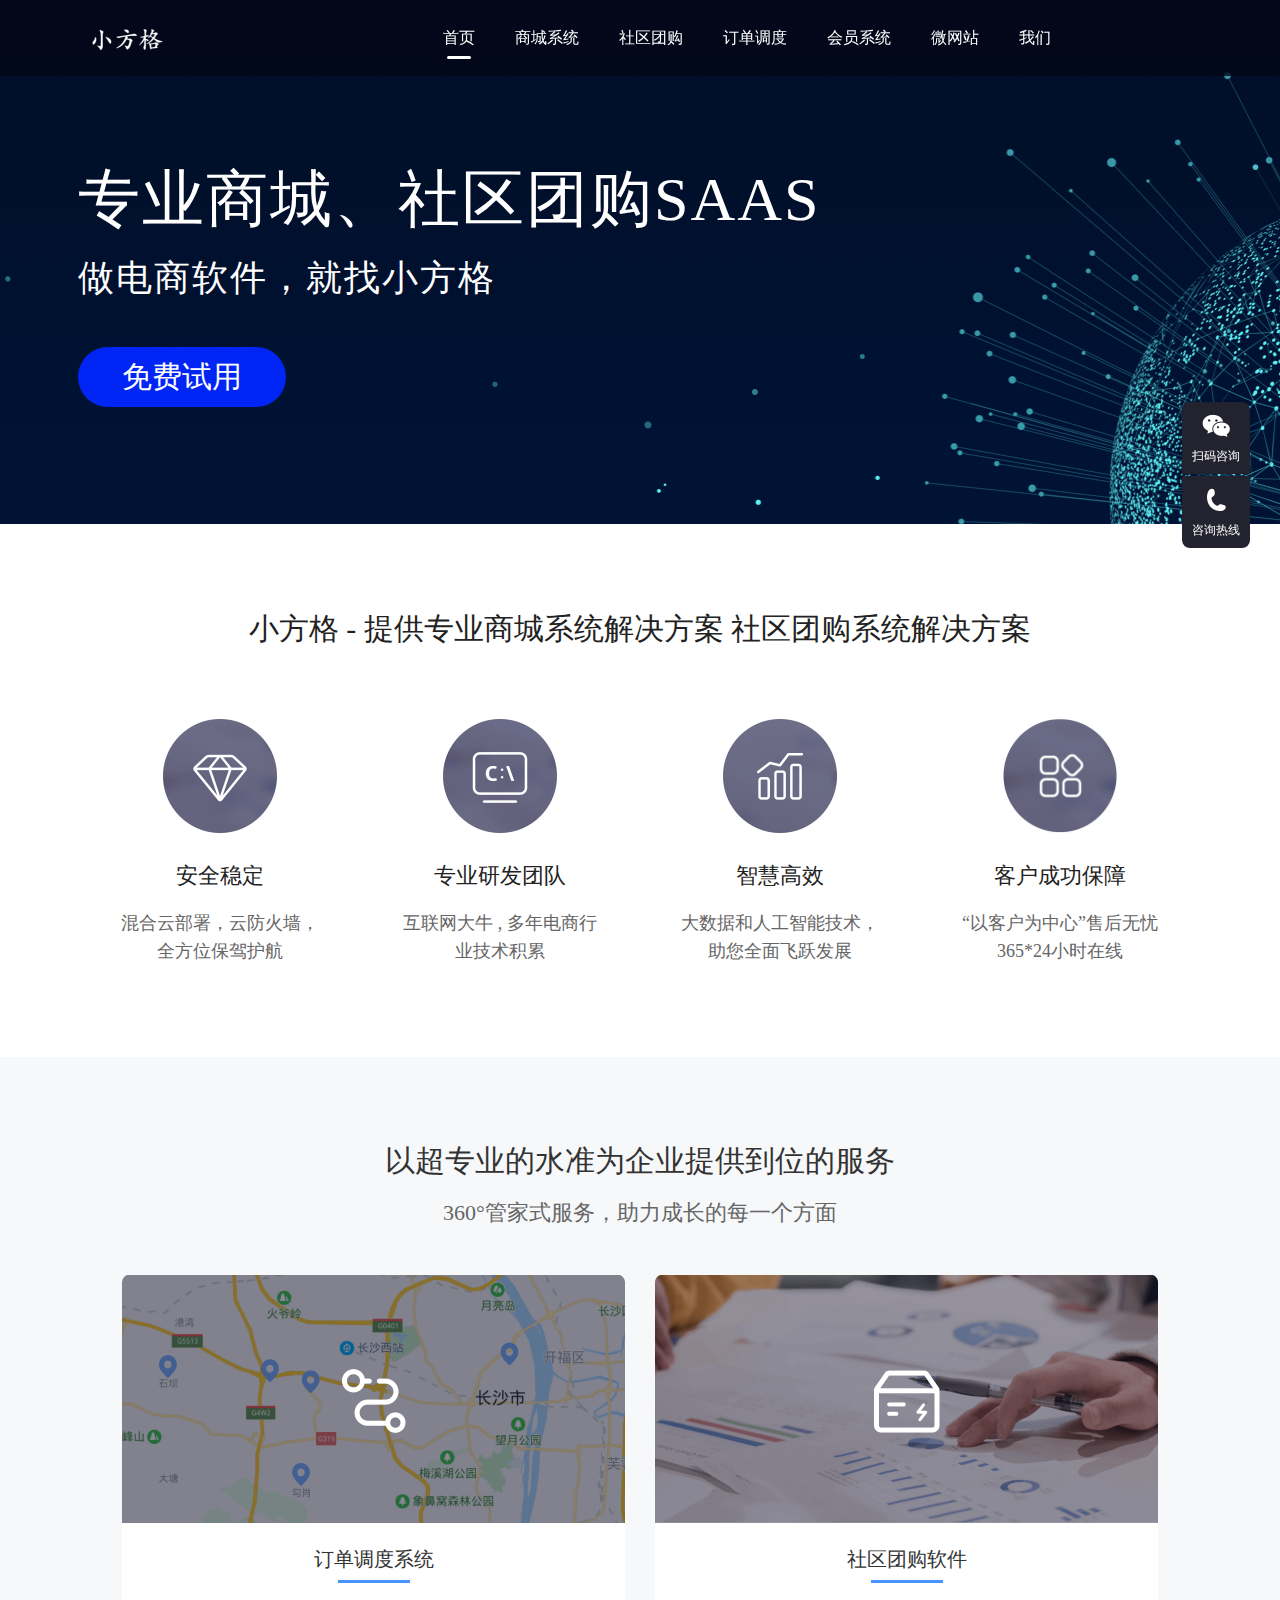
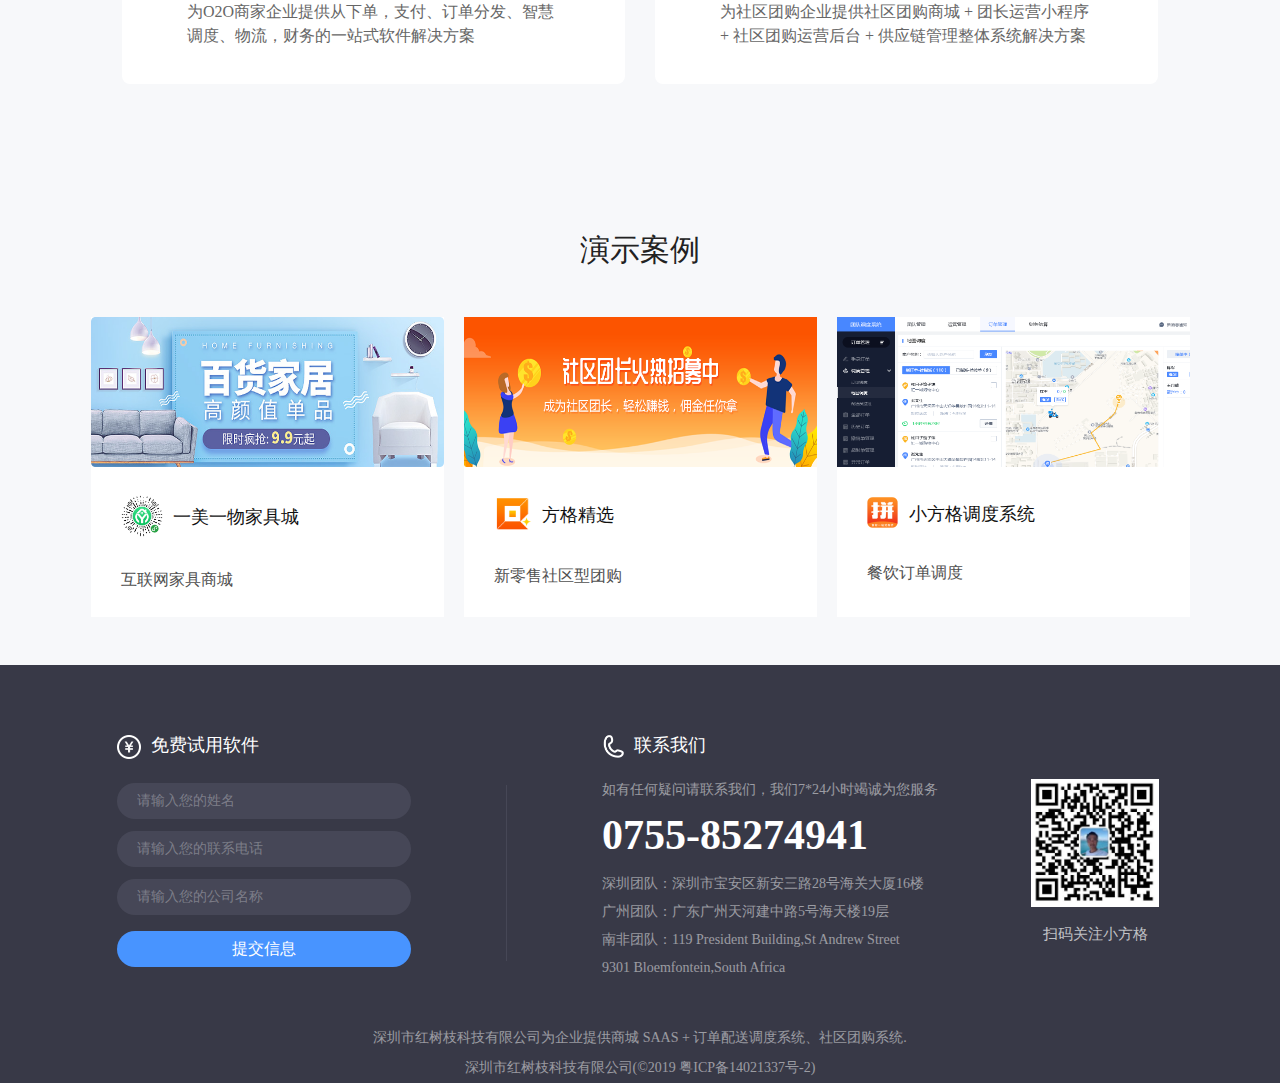
==== commit 04122dea: "修改URL" ====
--- a/index.html
+++ b/index.html
@@ -1,5 +1,4 @@
 <!DOCTYPE html>
-<!-- saved from url=(0019)http://sdongpo.com/ -->
 <html lang="en-US">
 <head>
     <meta http-equiv="Content-Type" content="text/html; charset=UTF-8">
@@ -7,8 +6,8 @@
     <meta name="applicable-device" content="pc">
     <meta http-equiv="Cache-Control" content="no-transform">
     <meta http-equiv="Cache-Control" content="no-siteapp">
-    <link rel="alternate" media="only screen and (max-width: 640px)" href="http://m.sdongpo.com/">
-    <meta name="mobile-agent" content="format=html5;url=//m.sdongpo.com/">
+    <link rel="alternate" media="only screen and (max-width: 640px)" href="http://m.xfigo.com/">
+    <meta name="mobile-agent" content="format=html5;url=//m.xfigo.com/">
     <meta name="viewport" content="width=device-width, initial-scale=1">
     <meta name="csrf-param" content="_csrf">
     <meta name="csrf-token" content="NlRBUWs0bGRMIjtoLF4pNGA4cjgSQhQyehNyYSVGASNEZy8rX38OLA==">
@@ -108,36 +107,21 @@
                 <h4 class="index__introduce--subtitle">360°管家式服务，助力成长的每一个方面</h4>
                 <ul class="index__introduce--list">
                     <li class="items">
-                        <a href="http://sdongpo.com/shicai"></a>
+                        <a href="./dispatch.html"></a>
                         <div class="big__img fresh"></div>
                         <p class="title">订单调度系统</p>
                         <p class="desc">为O2O商家企业提供从下单，支付、订单分发、智慧调度、物流，财务的一站式软件解决方案</p>
                     </li>
                     <li class="items">
-                        <a href="http://sdongpo.com/groupbuy"></a>
+                        <a href="./groupbuy.html"></a>
                         <div class="big__img groupbuy"></div>
                         <p class="title">社区团购软件</p>
                         <p class="desc">为社区团购企业提供社区团购商城 + 团长运营小程序 + 社区团购运营后台 + 供应链管理整体系统解决方案</p>
                     </li>
                 </ul>
             </div>
-<!--            <div class="index__vedio">-->
-<!--                <div class="wrap__1200">-->
-<!--                    <h3 class="index__vedio&#45;&#45;label">3分钟快速了解小方格</h3>-->
-<!--                    <div class="index__vedio&#45;&#45;play">-->
-<!--                        <img src="./img/icon_stop.png" alt="播放" class="play" width="98" height="98">-->
-<!--                        <div class="video">-->
-<!--                            <div class="bg active"></div>-->
-<!--                            <video controls="controls" id="tvideo" width="100%" height="100%"-->
-<!--                                   src="//sitecdn.sdongpo.com/website/new_case/promotionalVideo.mp4">-->
-<!--                                <span class="video-tip">浏览器版本过低，请升级您的浏览器后重试</span>-->
-<!--                            </video>-->
-<!--                        </div>-->
-<!--                    </div>-->
-<!--                </div>-->
-<!--            </div>-->
             <div class="index__cooperation">
-                <h3 class="index__cooperation--label">精选案例</h3>
+                <h3 class="index__cooperation--label">演示案例</h3>
                 <ul class="index__cooperation--list clearfix">
                     <li class="items">
                             <div class="detail">
@@ -153,7 +137,6 @@
                         </a>
                     </li>
                     <li class="items">
-                        <a href="http://shengxian.sdongpo.com/shengxian6348.html" target="_blank">
                             <div class="detail">
                                 <img src="./img/index__fg.png" alt="社区团购：方格精选" width="353" height="150">
                                 <div class="showMore">
@@ -167,78 +150,20 @@
                         </a>
                     </li>
                     <li class="items">
-                        <a href="http://shengxian.sdongpo.com/shengxian6300.html" target="_blank">
                             <div class="detail">
                                 <img src="./img/index__psc.png" alt="智慧调度：餐饮订单调度" width="353" height="150">
                                 <div class="showMore">
-                                    <p><img src="./img/index__pcs__small.png" alt="智慧调度：餐饮订单调度" width="32" height="35">飞毛腿调度系统
+                                    <p><img src="./img/index__pcs__small.png" alt="智慧调度：餐饮订单调度" width="32" height="35">小方格调度系统
                                     </p>
                                     <p>餐饮订单调度</p>
-                                    <p>飞毛腿调度系统，创立于2017年9月，1年聚合300多家商家，累计服务的中小餐饮客户10000多家,
+                                    <p>小方格调度系统，创立于2017年9月，1年聚合300多家商家，累计服务的中小餐饮客户10000多家,
                                         月活跃客户4000家，日活2000单，月交易额超2000万。</p>
                                 </div>
                             </div>
                         </a>
                     </li>
                 </ul>
-<!--                <a href="http://sdongpo.com/movee" class="index__cooperation&#45;&#45;more">更多案例</a>-->
-            </div>
-<!--            <div class="index__news">-->
-<!--                <h3 class="index__news&#45;&#45;label">行业动态新闻</h3>-->
-<!--                <ul class="index__news&#45;&#45;list">-->
-<!--                    <li class="items">-->
-<!--                        <div class="big__img industry">-->
-<!--                            <p>行业动态</p>-->
-<!--                            <p>用科技点亮商业智能</p>-->
-<!--                        </div>-->
-<!--                        <p><a target="_blank" href="http://shengxian.sdongpo.com/shengxian6737.html"><span>05/17</span>小方格国际版进军东南亚</a>-->
-<!--                        </p>-->
-<!--                        <p><a target="_blank" href="http://shengxian.sdongpo.com/shengxian5286.html"><span>08/01</span>农民日报：小方格让生鲜流通更高效</a>-->
-<!--                        </p>-->
-<!--                        <p><a target="_blank" href="http://shengxian.sdongpo.com/shengxian6580.html"><span>04/03</span>Sysco发展给中国生鲜配送的启示</a>-->
-<!--                        </p>-->
-<!--                        <p><a target="_blank" href="http://shengxian.sdongpo.com/shengxian6715.html"><span>05/10</span>精细化运营将是社区团购生死关键</a>-->
-<!--                        </p>-->
-<!--                        &lt;!&ndash; <p><a target="_blank" href="//shengxian.sdongpo.com/shengxian6640.html"><span>04/18</span>传统零售商如何做好社区团购</a></p> &ndash;&gt;-->
-<!--                        <p class="more"><a href="http://shengxian.sdongpo.com/" target="_blank">了解更多 <img-->
-<!--                                src="./img/arrow_more.png" alt="了解更多" width="11" height="11"></a></p>-->
-<!--                    </li>-->
-<!--                    <li class="items">-->
-<!--                        <div class="big__img pro">-->
-<!--                            <p>产品动态</p>-->
-<!--                            <p>专业、创新、口碑</p>-->
-<!--                        </div>-->
-<!--                        <p><a target="_blank" href="http://shengxian.sdongpo.com/shengxian6730.html"><span>05/17</span>小方格新功能汇总更美更强大</a>-->
-<!--                        </p>-->
-<!--                        <p><a target="_blank" href="http://shengxian.sdongpo.com/shengxian6342.html"><span>02/19</span>净菜加工系统发布开辟新千亿市场</a>-->
-<!--                        </p>-->
-<!--                        <p><a target="_blank" href="http://shengxian.sdongpo.com/shengxian6265.html"><span>01/26</span>小方格上线多城市运营助力企业营销</a>-->
-<!--                        </p>-->
-<!--                        <p><a target="_blank" href="http://shengxian.sdongpo.com/shengxian6251.html"><span>01/22</span>智能物流排线：配送效率提升18倍</a>-->
-<!--                        </p>-->
-<!--                        &lt;!&ndash; <p><a target="_blank" href="//shengxian.sdongpo.com/shengxian6747.html"><span>05/17</span>社区团购3.0发布：商城UI全新升级</a></p> &ndash;&gt;-->
-<!--                        <p class="more"><a href="http://shengxian.sdongpo.com/" target="_blank">了解更多 <img-->
-<!--                                src="./img/arrow_more.png" alt="了解更多" width="11" height="11"></a></p>-->
-<!--                    </li>-->
-<!--                    <li class="items">-->
-<!--                        <div class="big__img activity">-->
-<!--                            <p>最新活动</p>-->
-<!--                            <p>知识共享合作共赢</p>-->
-<!--                        </div>-->
-<!--                        <p><a target="_blank" href="http://shengxian.sdongpo.com/shengxian6777.html"><span>05/29</span>2019生鲜供应链产业峰会圆满落幕</a>-->
-<!--                        </p>-->
-<!--                        <p><a target="_blank" href="http://shengxian.sdongpo.com/shengxian6429.html"><span>03/21</span>小方格荣获腾讯微信支付优秀服务商</a>-->
-<!--                        </p>-->
-<!--                        <p><a target="_blank" href="http://shengxian.sdongpo.com/shengxian6770.html"><span>05/28</span>社区团购高峰论坛共谈行业未来</a>-->
-<!--                        </p>-->
-<!--                        <p><a target="_blank" href="http://shengxian.sdongpo.com/shengxian6637.html"><span>04/18</span>从阿尔迪看社区团购的未来走向</a>-->
-<!--                        </p>-->
-<!--                        &lt;!&ndash; <p><a target="_blank" href="//shengxian.sdongpo.com/shengxian6616.html"><span>04/12</span>小方格5周年乔迁新址开启新征程</a></p> &ndash;&gt;-->
-<!--                        <p class="more"><a href="http://shengxian.sdongpo.com/" target="_blank">了解更多 <img-->
-<!--                                src="./img/arrow_more.png" alt="了解更多" width="11" height="11"></a></p>-->
-<!--                    </li>-->
-<!--                </ul>-->
-<!--            </div>-->
+            </div>
         </div>
     </div>
 
@@ -263,71 +188,13 @@
             </div>
         </div>
     </div>
-    <!-- <div id="fu">
-		<ul id="side-menu">
-			<li class="menu-item">
-                <div>
-                    <img src="//sitecdn.sdongpo.com/website/float/aside_float_icon1.jpg">
-                </div>
-                <div onclick="showForm()" class="tryUse dn hover_item clear pl15">
-                    <span class="fl mr5">
-                        <img src="//sitecdn.sdongpo.com/website/float/aside_float_icon1a.jpg">
-                    </span>
-                    <span class="fl f14 cf">
-                        免费试用
-                    </span>
-                </div>
-            </li>
-			<li class="menu-item">
-                <div>
-                    <img src="//sitecdn.sdongpo.com/website/float/aside_float_icon2.jpg">
-                </div>
-                <div class="ercode dn hover_item">
-                    <img src="/imagenew/footer/weixinFoot.jpg">
-                </div>
-            </li>
-
-			<li class="menu-item">
-                <div>
-                    <img src="//sitecdn.sdongpo.com/website/float/aside_float_icon3.jpg">
-                </div>
-                <div onclick='window.location.href = "tencent://message/?uin=3238511329&Site=sdongpo.com&Menu=yes"' class="online dn hover_item clear pl15">
-                    <span class="fl mr5">
-                        <img src="//sitecdn.sdongpo.com/website/float/aside_float_icon3a.jpg">
-                    </span>
-                    <span class="fl f14 cf">
-                        在线咨询
-                    </span>
-                </div>
-            </li>
-            <li class="menu-item">
-                <div>
-                    <img src="//sitecdn.sdongpo.com/website/float/aside_float_icon4.jpg">
-                </div>
-                <div class="telphone dn hover_item clear pl15">
-                    <span class="fl mr5">
-                        <img src="//sitecdn.sdongpo.com/website/float/aside_float_icon4a.jpg">
-                    </span>
-                    <span class="fl f14 cf">
-                        400-075-1863                    </span>
-                </div>
-            </li>
-            <li class="menu-item backTop">
-                <div>
-                    <a href="javascript:;">
-                        <img src="//sitecdn.sdongpo.com/website/float/aside_float_icon5.jpg">
-                    </a>
-                </div>
-            </li>
-		</ul>
-    </div> -->
 
     <!-- 申请试用 -->
     <div class="separator"></div>
 
     <div class="a-center-middle-2 animated" id="submit-modal">
         <i class="fa fa-times close"></i>
-        <form id="submit-form" action="http://sdongpo.com/" method="post">
+        <form id="submit-form" action="http://xfigo.com/" method="post">
             <input type="hidden" name="_csrf" value="NlRBUWs0bGRMIjtoLF4pNGA4cjgSQhQyehNyYSVGASNEZy8rX38OLA==">
             <p id="submit-title">请填好信息我们会尽快联系您</p>
             <div class="submit-item">
@@ -352,14 +219,6 @@
     </div>
 
     <div id="modal-wrap"></div>
-    <!-- <div class="wrap12">
-        <div class="foot_triangle">
-            <img src="//sitecdn.sdongpo.com/website/foot_top_label.jpg">
-        </div>
-    </div> -->
-    <!-- <div id='footFrameBox' class="shengxianShow" style="background:#4B494A">
-
-    </div> -->
     <footer id="footFrameBox">
         <iframe src="iframe/foot.html" class="footIframe" scrolling="no" frameborder="no" width="100%" height="418px;"
                 style="vertical-align:top;"></iframe>
--- a/css/common.css
+++ b/css/common.css
@@ -90,7 +90,7 @@
 
 #group-buy .nav .banner {
     padding-top: 80px;
-    background: url(https://sitecdn.sdongpo.com/website/groupbuy/190326banner.png?v=1.0.4) no-repeat center center;
+    background: url(https://sitecdn.xfigo.com/website/groupbuy/190326banner.png?v=1.0.4) no-repeat center center;
     background-size: 100% 560px
 }
 
--- a/css/style.css
+++ b/css/style.css
@@ -382,24 +382,26 @@
   height: 524px;
 }
 .banner__img.index {
-  background: url('https://sitecdn.sdongpo.com/website/new_case/topbanner_home_2560.png') no-repeat center center;
+  background: url('../img/banner_home.png') no-repeat center center;
 }
 .banner__img.fresh {
-  background: url('https://sitecdn.sdongpo.com/website/new_case/topbanner_fresh_2560.jpg') no-repeat center center;
+  background: url('../img/banner_home.png') no-repeat center center;
 }
 .banner__img.groupon {
-  background: url('https://sitecdn.sdongpo.com/website/new_case/topbanner_groupbuy_2560.jpg') no-repeat center center;
+  background: url('../img/banner_home.png') no-repeat center center;
 }
 .banner__img.us {
-  /* background: url('https://sitecdn.sdongpo.com/website/new_case/topbanner_us_2560_1.jpg') no-repeat center center; */
-  background: url('https://sitecdn.sdongpo.com/website/agency/banner.jpg?v=1.0.0') no-repeat center center;
-  height: 400px;
+  background: url('../img/banner_home.png') no-repeat center center;
+  /*background: url('https://sitecdn.xfigo.com/website/agency/banner.jpg?v=1.0.0') no-repeat center center;*/
+  /*height: 400px;*/
 }
 .banner__img.case {
-  background: url('https://sitecdn.sdongpo.com/website/new_case/topbanner_case_2560.jpg') no-repeat center center;
+  background: url('../img/banner_home.png') no-repeat center center;
+  /*background: url('https://sitecdn.xfigo.com/website/new_case/topbanner_case_2560.jpg') no-repeat center center;*/
 }
 .banner__img.processing {
-  background: url('https://sitecdn.sdongpo.com/website/new_case/topbanner_clean_vegetable.jpg') no-repeat center center;
+  background: url('../img/banner_home.png') no-repeat center center;
+  /*background: url('https://sitecdn.xfigo.com/website/new_case/topbanner_clean_vegetable.jpg') no-repeat center center;*/
 }
 .banner__img--text {
   position: relative;
@@ -525,7 +527,7 @@
   margin-top: 20px;
 }
 .index__vedio {
-  background: url('https://sitecdn.sdongpo.com/website/new_case/bg_deafult.png') no-repeat center 109px;
+  background: url('https://sitecdn.xfigo.com/website/new_case/bg_deafult.png') no-repeat center 109px;
   background-size: 1920px 648px;
   height: 757px;
 }
@@ -565,7 +567,7 @@
   width: 694px;
   height: 436px;
   /* margin-left: -1px; */
-  background: url('https://sitecdn.sdongpo.com/website/new_case/about_us_pic.png') no-repeat center;
+  background: url('https://sitecdn.xfigo.com/website/new_case/about_us_pic.png') no-repeat center;
   background-size: 695px 349px;
 }
 .index__vedio--play .bg.active{
@@ -718,11 +720,11 @@
   width: 100%;
 }
 .index__introduce--list .items .big__img.fresh {
-  background: url('https://sitecdn.sdongpo.com/website/new_case/pic_fresh.png') no-repeat center;
+  background: url('../img/pic_dispath.png') no-repeat center;
   background-size: 503px 249px;
 }
 .index__introduce--list .items .big__img.groupbuy {
-  background: url('https://sitecdn.sdongpo.com/website/new_case/pic_groupbuy.png') no-repeat center;
+  background: url('../img/pic_groupbuy.png') no-repeat center;
   background-size: 503px 249px;
 }
 .index__introduce--list .items .title {
@@ -787,13 +789,13 @@
   background-size: 294px 116px;
 }
 .index__news--list .items .big__img.industry {
-  background-image: url('https://sitecdn.sdongpo.com/website/new_case/industryDynamic.png');
+  background-image: url('https://sitecdn.xfigo.com/website/new_case/industryDynamic.png');
 }
 .index__news--list .items .big__img.pro {
-  background-image: url('https://sitecdn.sdongpo.com/website/new_case/productsNews.png');
+  background-image: url('https://sitecdn.xfigo.com/website/new_case/productsNews.png');
 }
 .index__news--list .items .big__img.activity {
-  background-image: url('https://sitecdn.sdongpo.com/website/new_case/latestActivity.png');
+  background-image: url('https://sitecdn.xfigo.com/website/new_case/latestActivity.png');
 }
 .index__news--list .items .big__img p {
   padding-left: 18px;
@@ -1128,7 +1130,7 @@
   padding-top: 84px;
 }
 .groupon__section .items:nth-child(4) {
-  background-image: url('https://sitecdn.sdongpo.com/website/new_case/sys__1.png');
+  background-image: url('https://sitecdn.xfigo.com/website/new_case/sys__1.png');
   background-size: 1504px 392px;
   background-repeat: no-repeat;
   background-position: center 40px;
@@ -1386,7 +1388,7 @@
   margin-top: 100px;
   width: 304px;
   height: 378px;
-  background-image: url('https://sitecdn.sdongpo.com/website/new_case/bg_code.png');
+  background-image: url('https://sitecdn.xfigo.com/website/new_case/bg_code.png');
   background-size: 304px 378px;
   background-repeat: no-repeat;
   box-shadow: 2px 4px 14px 0px rgba(69, 69, 124, 0.1);
@@ -1469,7 +1471,7 @@
 .us__form {
   text-align: center;
   padding-bottom: 100px;
-  background: url('https://sitecdn.sdongpo.com/website/new_case/bg_deafult_about_us.png') no-repeat center 30px;
+  background: url('https://sitecdn.xfigo.com/website/new_case/bg_deafult_about_us.png') no-repeat center 30px;
   background-size: 1019px 477px;
 }
 .us__form--caption {
@@ -1530,7 +1532,7 @@
   cursor: pointer;
 }
 .us__vedio {
-  background: url('https://sitecdn.sdongpo.com/website/new_case/abput_sdp.png') no-repeat center 120px #fff;
+  background: url('https://sitecdn.xfigo.com/website/new_case/abput_sdp.png') no-repeat center 120px #fff;
   background-size: 1920px 648px;
   height: 868px;
   background-color: rgba(245, 246, 249, 0.8);
@@ -1571,7 +1573,7 @@
   width: 694px;
   height: 436px;
   /* margin-left: -1px; */
-  background: url('https://sitecdn.sdongpo.com/website/new_case/about_us_pic.png') no-repeat center;
+  background: url('https://sitecdn.xfigo.com/website/new_case/about_us_pic.png') no-repeat center;
   background-size: 695px 349px;
 }
 .us__vedio--play .bg.active{
@@ -1583,7 +1585,7 @@
 }
 .case__vedio {
   padding-top: 40px;
-  background: url('https://sitecdn.sdongpo.com/website/new_case/case__video__bg__1.png') no-repeat center 40px;
+  background: url('https://sitecdn.xfigo.com/website/new_case/case__video__bg__1.png') no-repeat center 40px;
   background-size: 1369px 653px;
   /* height: 739px; */
   height: 660px;
@@ -1636,7 +1638,7 @@
   /* height: 436px; */
   height: 396px;
   /* margin-left: 1px; */
-  background: url('https://sitecdn.sdongpo.com/website/new_case/case__video__1.png') no-repeat center;
+  background: url('https://sitecdn.xfigo.com/website/new_case/case__video__1.png') no-repeat center;
   background-size: 695px 396px;
 }
 .case__vedio--play .bg.active {
@@ -1963,7 +1965,7 @@
 }
 .processing__section--items:nth-child(3) .wrap {
   height: 412px;
-  background: url('https://sitecdn.sdongpo.com/website/new_case/processing__js.png') no-repeat center;
+  background: url('https://sitecdn.xfigo.com/website/new_case/processing__js.png') no-repeat center;
   background-size: 1148px 412px;
 }
 .processing__section--items:nth-child(3) .desc {
--- a/css/main.min.css
+++ b/css/main.min.css
@@ -1468,15 +1468,15 @@
 }
 
 #shicai-info .weight_bg {
-    background: url(https://sitecdn.sdongpo.com/website/shucaipeisong/weight_banner_1.2.jpg?v=1.2) no-repeat center
+    background: url(https://sitecdn.xfigo.com/website/shucaipeisong/weight_banner_1.2.jpg?v=1.2) no-repeat center
 }
 
 #shicai-info .weixin_bg {
-    background: url(https://sitecdn.sdongpo.com/website/shucaipeisong/weixin_bg_1.2.jpg?v=1.2) no-repeat center
+    background: url(https://sitecdn.xfigo.com/website/shucaipeisong/weixin_bg_1.2.jpg?v=1.2) no-repeat center
 }
 
 #shicai-info .pos_shop_bg {
-    background: url(https://sitecdn.sdongpo.com/website/pos/pos_shop_bg.jpg) no-repeat center
+    background: url(https://sitecdn.xfigo.com/website/pos/pos_shop_bg.jpg) no-repeat center
 }
 
 .data_table .table_info, .shicai_weight .weight {
@@ -1587,29 +1587,29 @@
 }
 
 #try {
-    background: url(https://sitecdn.sdongpo.com/website/float/bg1.jpg?v=1.0) no-repeat center center
+    background: url(https://sitecdn.xfigo.com/website/float/bg1.jpg?v=1.0) no-repeat center center
 }
 
 #qq-online {
-    background: url(https://sitecdn.sdongpo.com/website/float/bg2.jpg?v=1.0) no-repeat center center;
+    background: url(https://sitecdn.xfigo.com/website/float/bg2.jpg?v=1.0) no-repeat center center;
     margin-bottom: 0
 }
 
 #contact {
-    background: url(https://sitecdn.sdongpo.com/website/float/bg3.jpg?v=1.0) no-repeat center center;
+    background: url(https://sitecdn.xfigo.com/website/float/bg3.jpg?v=1.0) no-repeat center center;
     margin-bottom: 0
 }
 
 #try:hover {
-    background: url(https://sitecdn.sdongpo.com/website/float/bg1h.jpg?v=1.0) no-repeat center center
+    background: url(https://sitecdn.xfigo.com/website/float/bg1h.jpg?v=1.0) no-repeat center center
 }
 
 #qq-online:hover {
-    background: url(https://sitecdn.sdongpo.com/website/float/bg2h.jpg?v=1.0) no-repeat center center
+    background: url(https://sitecdn.xfigo.com/website/float/bg2h.jpg?v=1.0) no-repeat center center
 }
 
 #contact:hover {
-    background: url(https://sitecdn.sdongpo.com/website/float/bg3h.jpg?v=1.0) no-repeat center center
+    background: url(https://sitecdn.xfigo.com/website/float/bg3h.jpg?v=1.0) no-repeat center center
 }
 
 .sub-menu-wrap .sub-menu {
@@ -1820,7 +1820,7 @@
 
 #shicai-info .pos_solution_use {
     width: 100%;
-    background: url(https://sitecdn.sdongpo.com/website/pos/solution_bg.png) no-repeat center
+    background: url(https://sitecdn.xfigo.com/website/pos/solution_bg.png) no-repeat center
 }
 
 .pos_solution_use .solution {
@@ -1887,7 +1887,7 @@
 
 #shicai-info .system_divide {
     width: 100%;
-    background: url(https://sitecdn.sdongpo.com/website/nongpishichang/system_bg.jpg) no-repeat center
+    background: url(https://sitecdn.xfigo.com/website/nongpishichang/system_bg.jpg) no-repeat center
 }
 
 .system_divide .system {
@@ -1982,7 +1982,7 @@
 }
 
 .agriculture_userOrder_bg {
-    background: url(https://sitecdn.sdongpo.com/website/nongpishichang/agriculture_userOrder_bg.png)
+    background: url(https://sitecdn.xfigo.com/website/nongpishichang/agriculture_userOrder_bg.png)
 }
 
 .agriculture_userOrder_position {
@@ -2290,7 +2290,7 @@
     z-index: 2;
     width: 100%;
     height: 153px;
-    background-image: url(https://sitecdn.sdongpo.com/website/xiaochengxu/bannerbot.jpg);
+    background-image: url(https://sitecdn.xfigo.com/website/xiaochengxu/bannerbot.jpg);
     background-repeat: no-repeat;
     background-position: center bottom
 }
@@ -9437,7 +9437,7 @@
     right: 0;
     bottom: 0;
     left: 0;
-    background: url(https://sitecdn.sdongpo.com/website/shicai/banner_shicai_1.3.jpg) no-repeat center center;
+    background: url(https://sitecdn.xfigo.com/website/shicai/banner_shicai_1.3.jpg) no-repeat center center;
     background-size: auto 120%
 }
 
@@ -9534,7 +9534,7 @@
 }
 
 .shicai_user_order {
-    background: url(https://sitecdn.sdongpo.com/website/shicai/shicai_user_order.jpg) no-repeat center center;
+    background: url(https://sitecdn.xfigo.com/website/shicai/shicai_user_order.jpg) no-repeat center center;
     width: 100%;
     height: 469px;
     overflow: hidden
@@ -9631,7 +9631,7 @@
 }
 
 .shicai_admin_table {
-    background: url(https://sitecdn.sdongpo.com/website/shicai/shicai_admin_table.jpg) no-repeat center center
+    background: url(https://sitecdn.xfigo.com/website/shicai/shicai_admin_table.jpg) no-repeat center center
 }
 
 .shicai_admin_table_img {
@@ -9771,7 +9771,7 @@
 #about .about_content {
     height: 470px;
     padding-top: 180px;
-    background: url(https://sitecdn.sdongpo.com/website/about/about_con_title.jpg) no-repeat center 60px
+    background: url(https://sitecdn.xfigo.com/website/about/about_con_title.jpg) no-repeat center 60px
 }
 
 #about .about_content img {
@@ -9803,7 +9803,7 @@
 
 #about .about_corporate ul {
     padding-top: 145px;
-    background: url(https://sitecdn.sdongpo.com/website/about/about_corporate_title.jpg) no-repeat center 45px
+    background: url(https://sitecdn.xfigo.com/website/about/about_corporate_title.jpg) no-repeat center 45px
 }
 
 #about .about_corporate ul li {
@@ -9846,7 +9846,7 @@
 #about .about_media {
     height: 650px;
     padding-top: 135px;
-    background: url(https://sitecdn.sdongpo.com/website/about/about_media_title.jpg) no-repeat center 45px
+    background: url(https://sitecdn.xfigo.com/website/about/about_media_title.jpg) no-repeat center 45px
 }
 
 #about .about_media li {
@@ -9911,7 +9911,7 @@
 #contactUs .contact-banner {
     height: 420px;
     width: 100%;
-    background: url(https://sitecdn.sdongpo.com/website/contact/contact-banner.jpg?v=1.0) no-repeat center center
+    background: url(https://sitecdn.xfigo.com/website/contact/contact-banner.jpg?v=1.0) no-repeat center center
 }
 
 #contactUs .contact-box {
--- a/css/index.min.css
+++ b/css/index.min.css
@@ -89,7 +89,7 @@
 }
 
 #index .indexBanner .slider .slides .slide .bannerimg1 {
-    background: #087ccf url(https://sitecdn.sdongpo.com/website/index/banner1.jpg?v=1.3) no-repeat center center
+    background: #087ccf url(https://sitecdn.xfigo.com/website/index/banner1.jpg?v=1.3) no-repeat center center
 }
 
 #index .indexBanner .slider .slides .slide .bannerimg1 button {
@@ -99,7 +99,7 @@
 }
 
 #index .indexBanner .slider .slides .slide .bannerimg2 {
-    background: #04b05e url(https://sitecdn.sdongpo.com/website/index/banner2.1.jpg?v=1.3) no-repeat center center
+    background: #04b05e url(https://sitecdn.xfigo.com/website/index/banner2.1.jpg?v=1.3) no-repeat center center
 }
 
 #index .indexBanner .slider .slides .slide .bannerimg2 button {
@@ -108,7 +108,7 @@
 }
 
 #index .indexBanner .slider .slides .slide .bannerimg3 {
-    background: #eb6775 url(https://sitecdn.sdongpo.com/website/index/banner3.jpg?v=1.1) no-repeat center center
+    background: #eb6775 url(https://sitecdn.xfigo.com/website/index/banner3.jpg?v=1.1) no-repeat center center
 }
 
 #index .indexBanner .slider .slides .slide .bannerimg3 button {
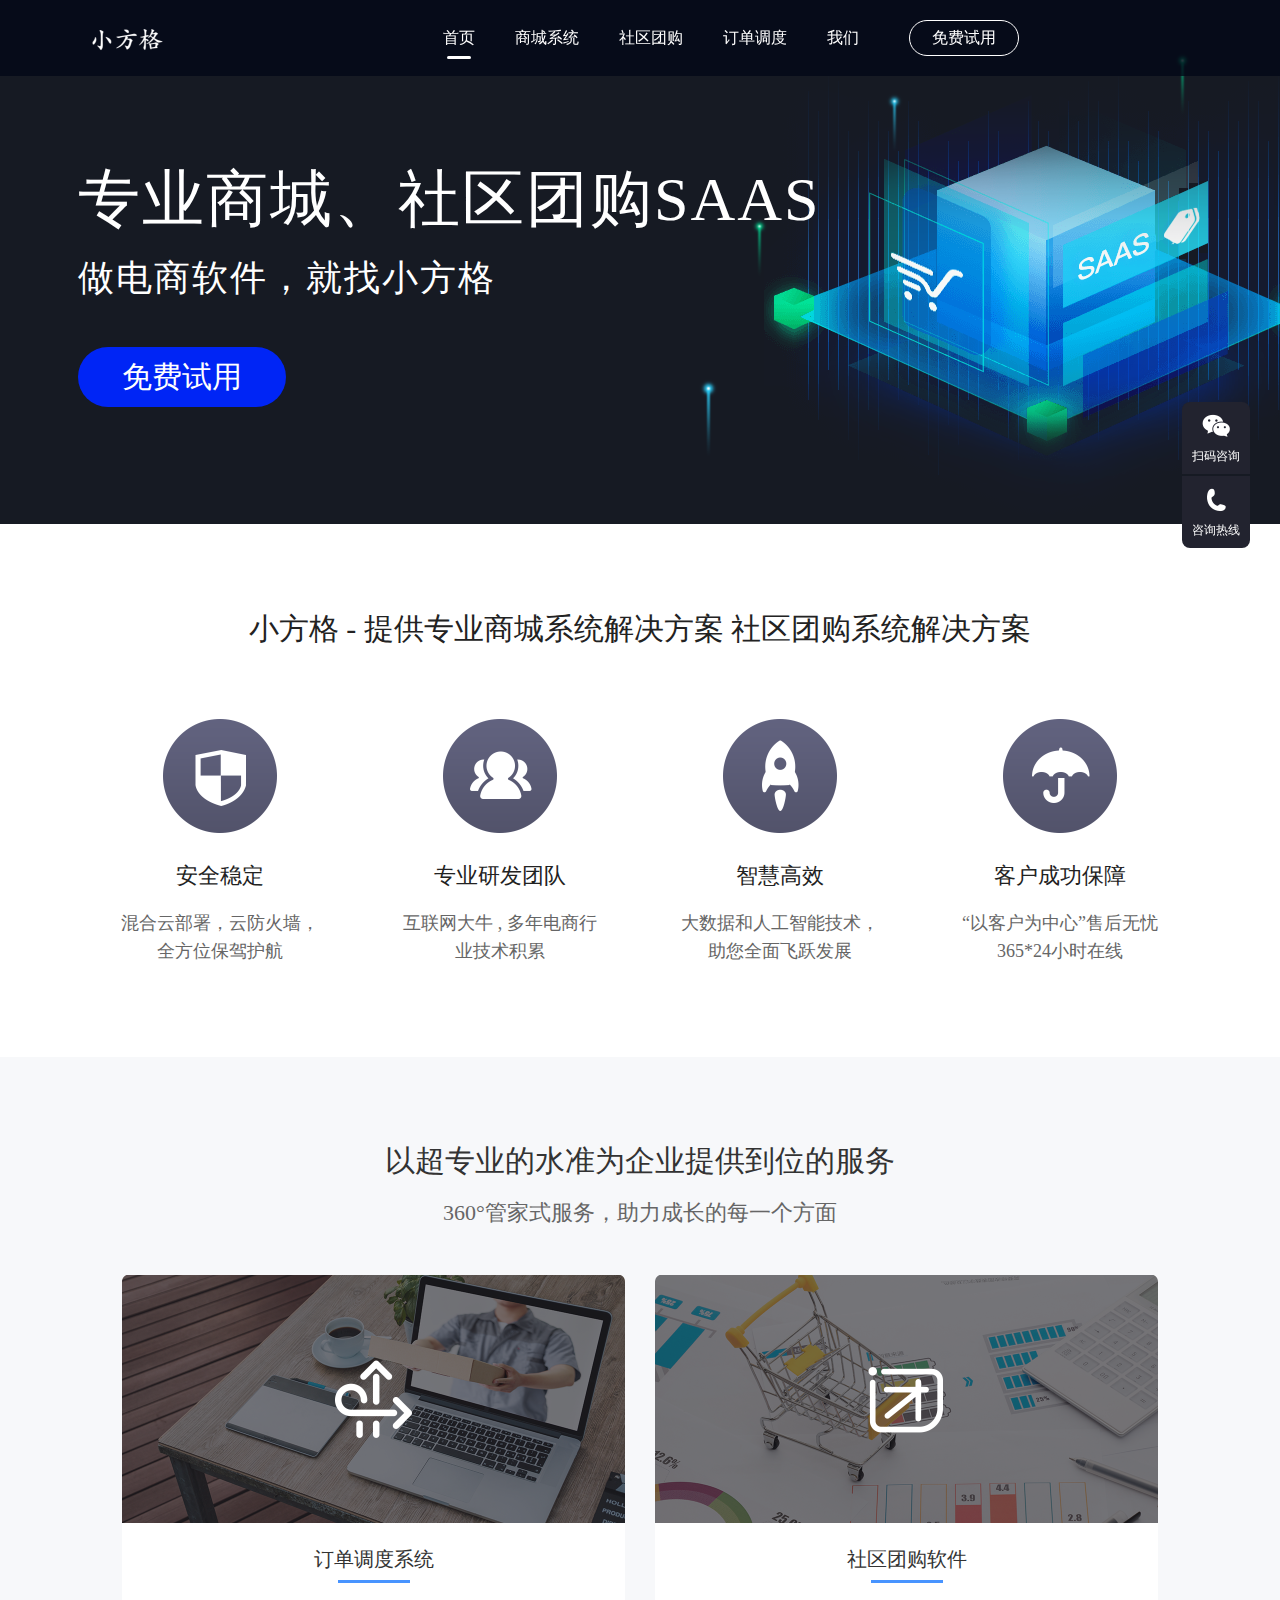
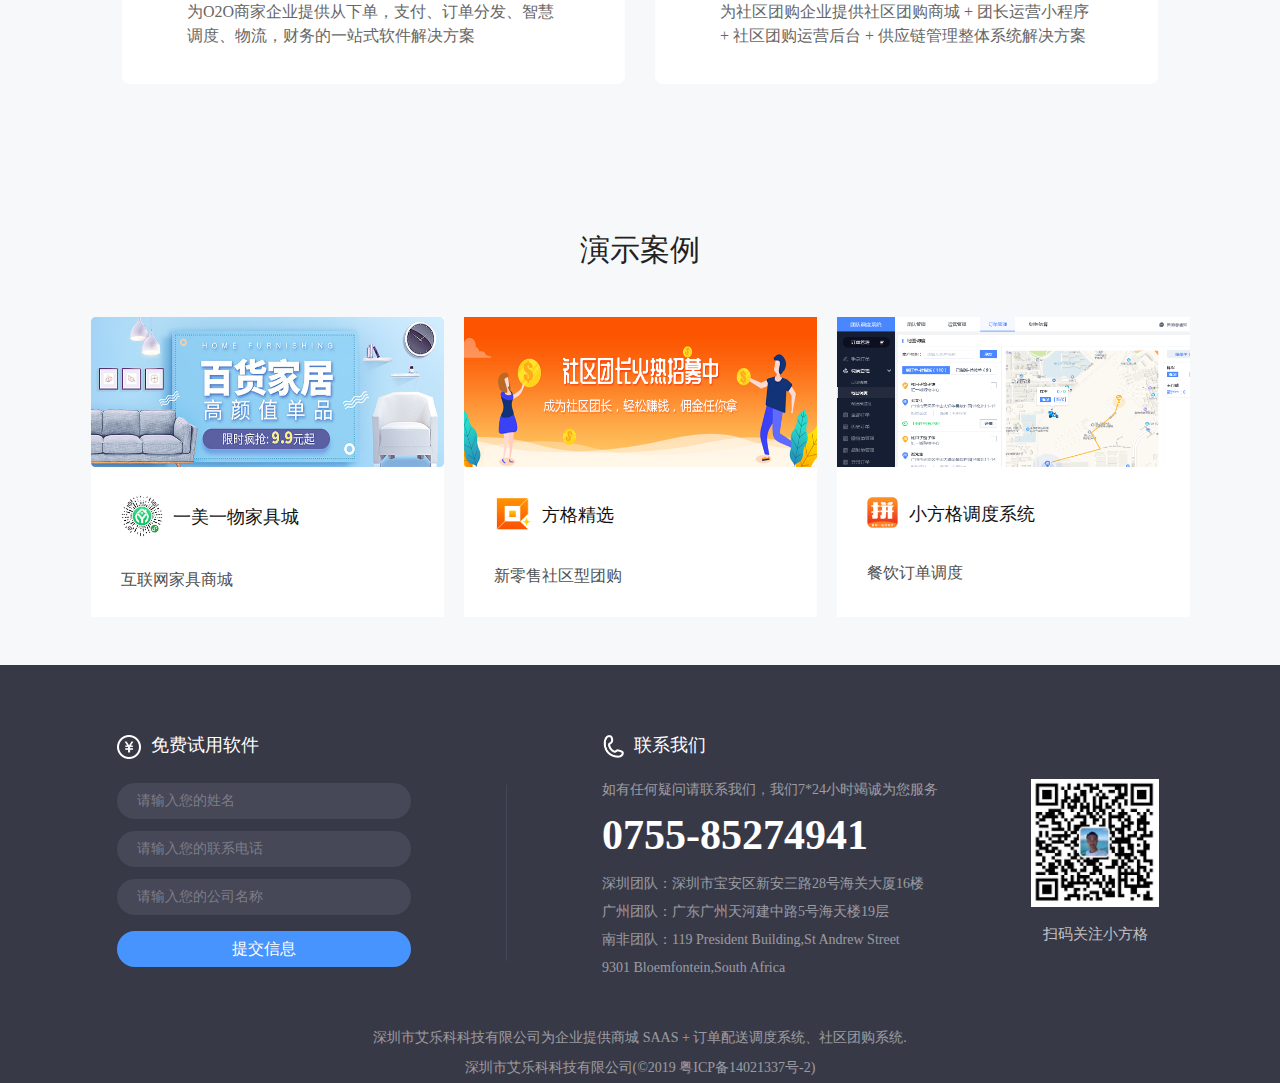
==== commit dccc0314: "基本完成网站" ====
--- a/index.html
+++ b/index.html
@@ -11,7 +11,7 @@
     <meta name="viewport" content="width=device-width, initial-scale=1">
     <meta name="csrf-param" content="_csrf">
     <meta name="csrf-token" content="NlRBUWs0bGRMIjtoLF4pNGA4cjgSQhQyehNyYSVGASNEZy8rX38OLA==">
-    <title>小方格-专业做电商行业软件,社区团购软件-订单调度SaaS系统</title>
+    <title>深圳艾乐科-小方格-专业做电商行业软件,社区团购软件-订单调度SaaS系统</title>
     <meta name="description" content="小方格-专业做电商行业软件,社区团购软件-订单调度SaaS系统">
     <meta name="keywords"
           content="小方格生鲜电商ERP，订单配送软件，社区团购软件，外卖配送软件，水果订货配送管理软件，农产品配送软件, 生鲜配送, 蔬菜配送, 生鲜电商, 小方格, 电商APP 20个生意, 电商软件公司, 商场APP怎么做, 订单配送app平台, 农产品电商平台,  送菜上门app, 菜篮子, 社区团购">
@@ -55,8 +55,8 @@
                 <li data-target="shicai"><a href="./eshop.html">商城系统</a></li>
                 <li data-target="groupbuy"><a href="./groupbuy.html">社区团购</a></li>
                 <li data-target="processing"><a href="./dispatch.html">订单调度</a></li>
-                <li data-target="movee"><a href="./vipsystem.html">会员系统</a></li>
-                <li data-target="shengxian"><a href="./miniweb.html">微网站</a></li>
+<!--                <li data-target="movee"><a href="./vipsystem.html">会员系统</a></li>-->
+<!--                <li data-target="shengxian"><a href="./miniweb.html">微网站</a></li>-->
 <!--                <li data-target="agency"><a href="./agency.html">软件代理</a></li>-->
                 <li data-target="about"><a href="./contact.html">我们</a></li>
             </ul>
--- a/css/style.css
+++ b/css/style.css
@@ -388,10 +388,15 @@
   background: url('../img/banner_home.png') no-repeat center center;
 }
 .banner__img.groupon {
-  background: url('../img/banner_home.png') no-repeat center center;
-}
+  background: url('../img/banner_groupon.png') no-repeat center center;
+}
+
+.banner__img.dispath {
+  background: url('../img/banner_dispath.png') no-repeat center center;
+}
+
 .banner__img.us {
-  background: url('../img/banner_home.png') no-repeat center center;
+  background: url('../img/home_banner_me.png') no-repeat center center;
   /*background: url('https://sitecdn.xfigo.com/website/agency/banner.jpg?v=1.0.0') no-repeat center center;*/
   /*height: 400px;*/
 }
@@ -403,6 +408,12 @@
   background: url('../img/banner_home.png') no-repeat center center;
   /*background: url('https://sitecdn.xfigo.com/website/new_case/topbanner_clean_vegetable.jpg') no-repeat center center;*/
 }
+
+.banner__img.eshop {
+  background: url('../img/banner_eshop.png') no-repeat center center;
+  /*background: url('https://sitecdn.xfigo.com/website/new_case/topbanner_clean_vegetable.jpg') no-repeat center center;*/
+}
+
 .banner__img--text {
   position: relative;
   padding-top: 167px;
@@ -903,7 +914,7 @@
   /* margin-left: -10px; */
 }
 .fresh__introduce--list .items:nth-child(3) {
-  padding-top: 84px;
+  padding-top: 32px;
   height: 496px;
   box-sizing: border-box;
 }
@@ -1130,7 +1141,7 @@
   padding-top: 84px;
 }
 .groupon__section .items:nth-child(4) {
-  background-image: url('https://sitecdn.xfigo.com/website/new_case/sys__1.png');
+  /*background-image: url('../img/mall_shangjia.png');*/
   background-size: 1504px 392px;
   background-repeat: no-repeat;
   background-position: center 40px;
@@ -1182,7 +1193,7 @@
 .groupon__section .items .desc.sys {
   padding-top: 100px;
   /* margin-left: 694px; */
-  margin-left: 610px;
+  margin-left: 210px;
 }
 .groupon__section .items .desc h5 {
   font-size: 24px;
@@ -1217,6 +1228,7 @@
 }
 .groupon__section .items img:first-child {
   margin-left: 16px;
+  margin-top: 16px;
 }
 .groupon__case {
   padding-bottom: 64px;
@@ -1852,13 +1864,13 @@
   text-align: center;
 }
 .processing__icon ul {
-  width: 980px;
+  width: 1148px;
   margin: 0 auto;
 }
 .processing__icon ul li {
   float: left;
-  margin-right: 160px;
-  width: 220px;
+  margin-right: 20px;
+  width: 272px;
   text-align: center;
 }
 .processing__icon ul li:last-child {
@@ -1959,24 +1971,40 @@
   text-align: center;
   margin-bottom: -30px;
 }
+/*.processing__section--items:nth-child(3) {*/
+/*  background: #fff;*/
+/*  padding-bottom: 86px;*/
+/*}*/
+/*.processing__section--items:nth-child(3) .wrap {*/
+/*  height: 412px;*/
+/*  background: url('https://sitecdn.xfigo.com/website/new_case/processing__js.png') no-repeat center;*/
+/*  background-size: 1148px 412px;*/
+/*}*/
+/*.processing__section--items:nth-child(3) .desc {*/
+/*  width: 412px;*/
+/*  padding-top: 126px;*/
+/*  padding-left: 62px;*/
+/*}*/
+
 .processing__section--items:nth-child(3) {
   background: #fff;
-  padding-bottom: 86px;
+  height: 546px;
 }
 .processing__section--items:nth-child(3) .wrap {
-  height: 412px;
-  background: url('https://sitecdn.xfigo.com/website/new_case/processing__js.png') no-repeat center;
-  background-size: 1148px 412px;
-}
-.processing__section--items:nth-child(3) .desc {
-  width: 412px;
-  padding-top: 126px;
+  padding-top: 112px;
+}
+.processing__section--items:nth-child(3) .wrap .desc {
+  padding-top: 28px;
   padding-left: 42px;
-}
+  width: 414px;
+  margin-right: 166px;
+}
+
 .processing__section--items:nth-child(4) {
   background: rgba(245, 246, 249, 0.8);
   height: 486px;
 }
+
 .processing__section--items:nth-child(4) .wrap {
   padding-top: 78px;
 }
@@ -1987,6 +2015,7 @@
 .processing__section--items:nth-child(4) .wrap .desc {
   padding-top: 37px;
 }
+
 .processing__section--items:nth-child(5) {
   background: #fff;
   height: 546px;
@@ -2000,6 +2029,7 @@
   width: 414px;
   margin-right: 166px;
 }
+
 .processing__section--items:nth-child(6) {
   background: rgba(245, 246, 249, 0.8);
   height: 440px;
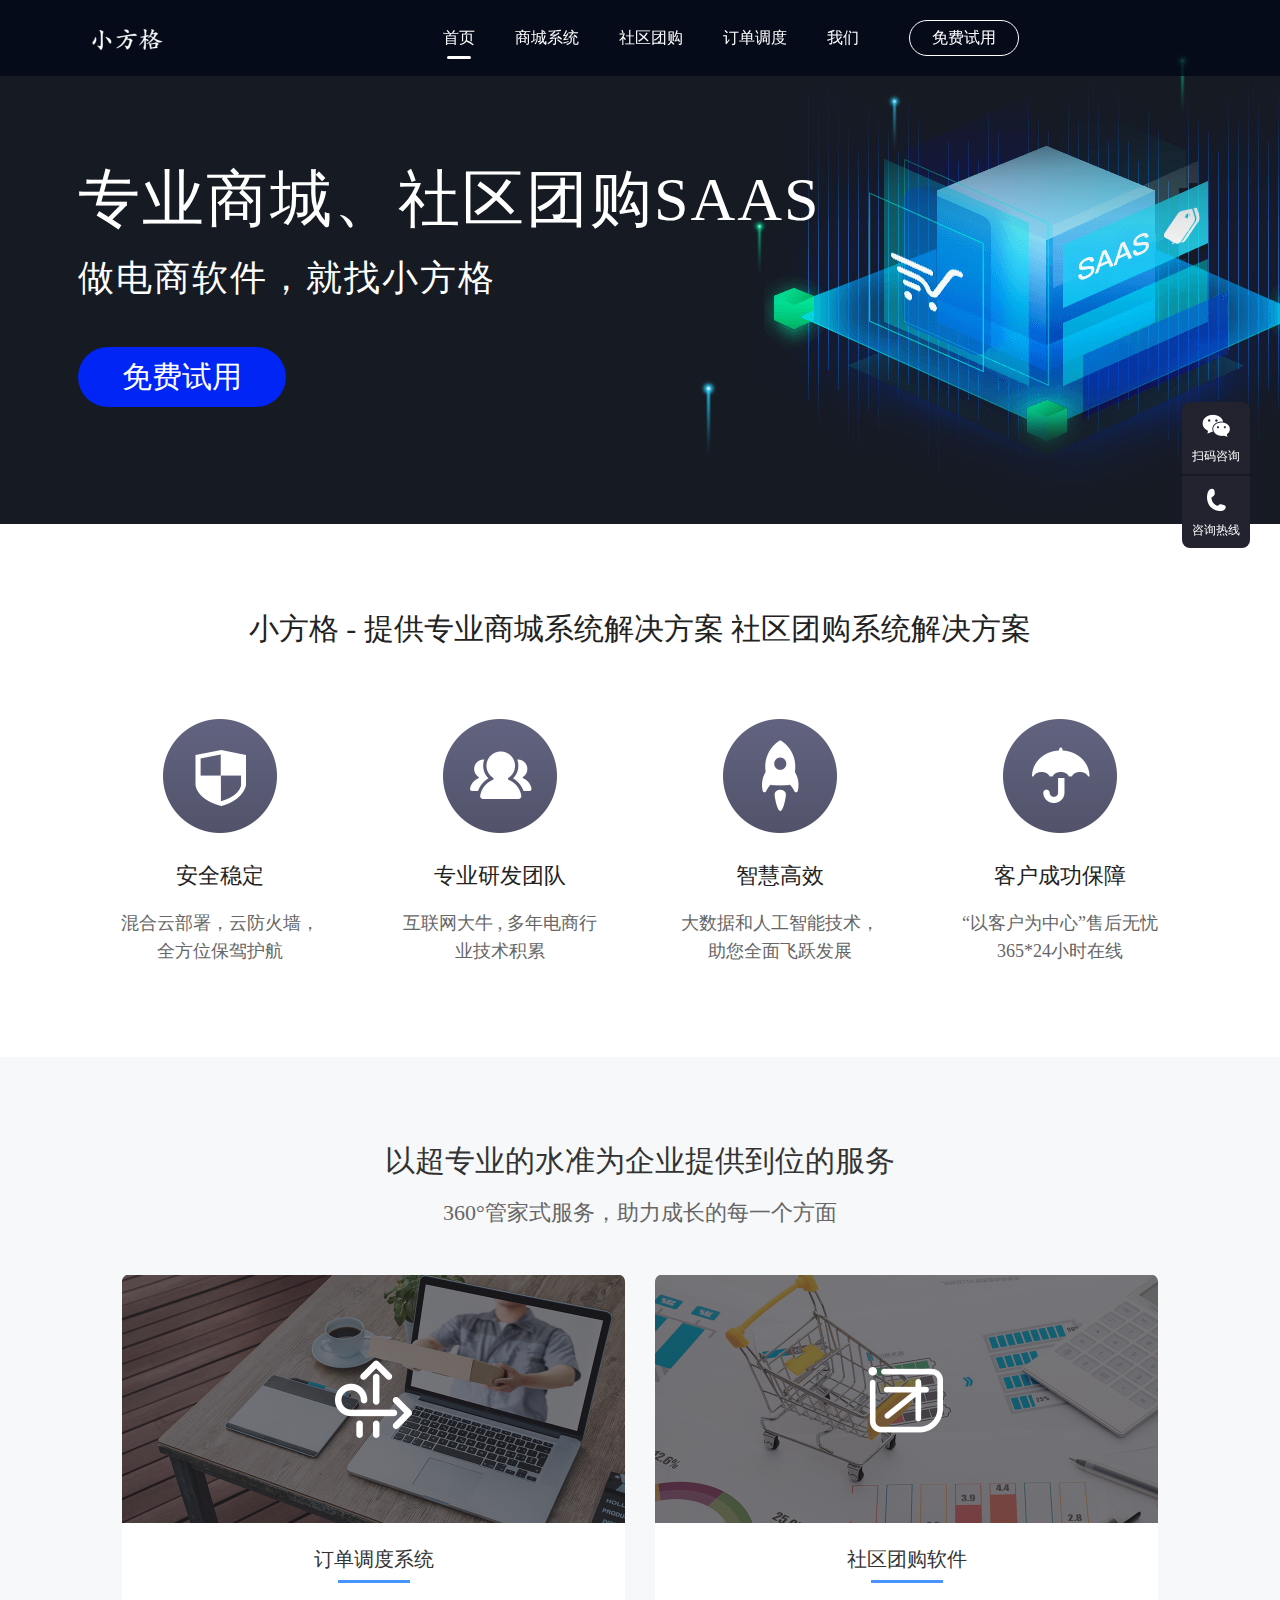
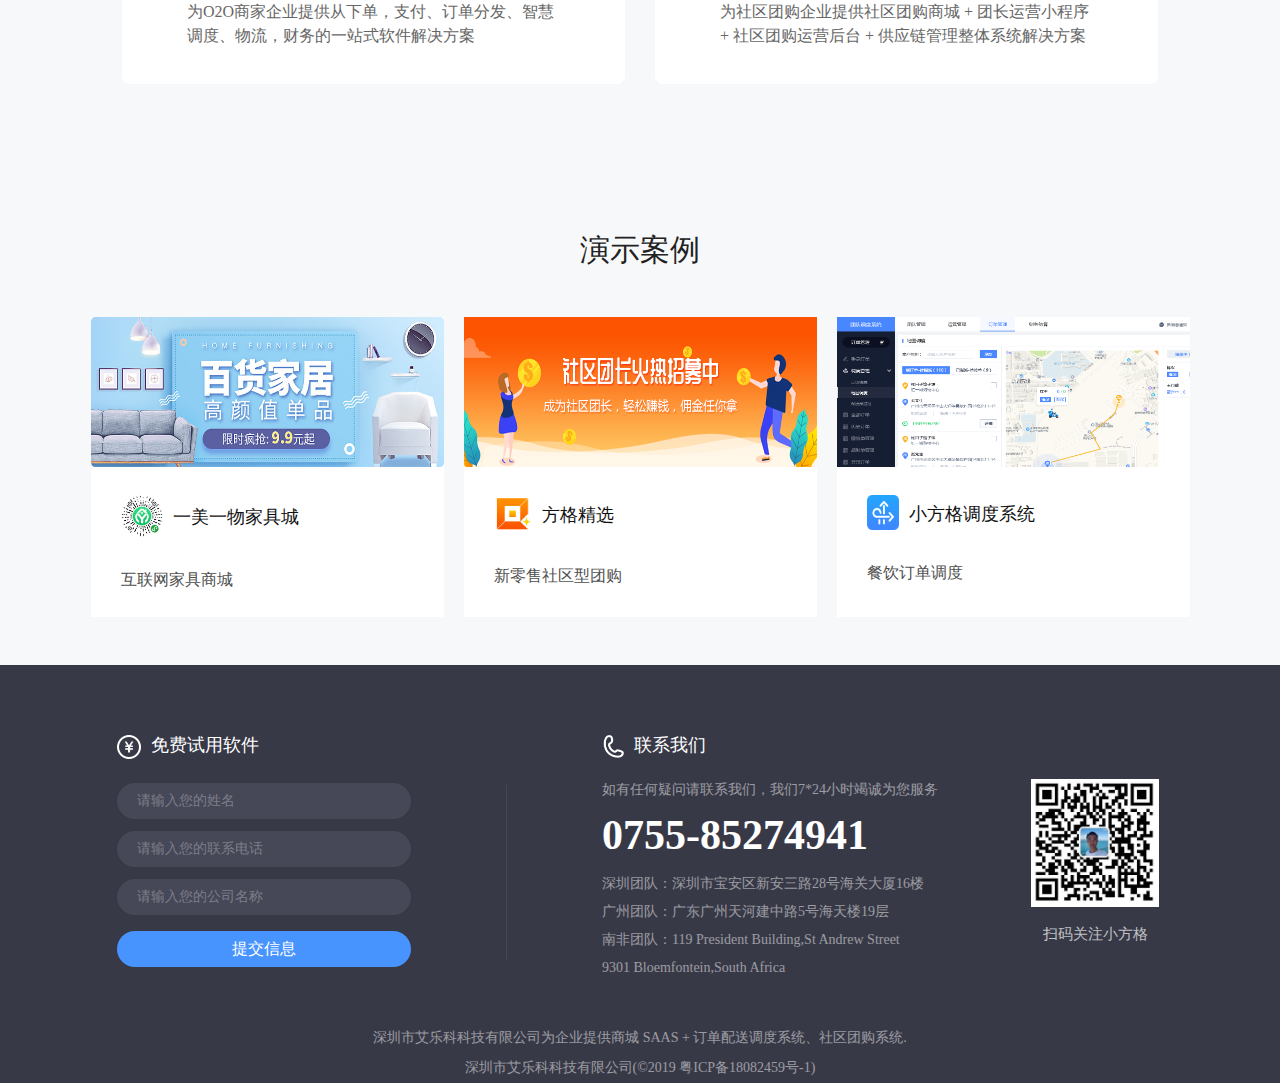
==== commit c91d330c: "更换浏览器上的图标" ====
--- a/index.html
+++ b/index.html
@@ -27,6 +27,7 @@
     <link href="./css/main.min.css" rel="stylesheet">
     <link href="./css/index.min.css" rel="stylesheet">
     <link href="./css/font-awesome.min.css" rel="stylesheet">
+    <link rel="icon" href="./img/short_logo.png" type="image/x-icon"/>
     <script>
         //获取浏览器版本
         var userAgent = navigator.userAgent; //取得浏览器的userAgent字符串
--- a/css/style.css
+++ b/css/style.css
@@ -382,17 +382,17 @@
   height: 524px;
 }
 .banner__img.index {
-  background: url('../img/banner_home.png') no-repeat center center;
+  background: url('../img/banner_home.jpg') no-repeat center center;
 }
 .banner__img.fresh {
-  background: url('../img/banner_home.png') no-repeat center center;
+  background: url('../img/banner_home.jpg') no-repeat center center;
 }
 .banner__img.groupon {
-  background: url('../img/banner_groupon.png') no-repeat center center;
+  background: url('../img/banner_groupon.jpg') no-repeat center center;
 }
 
 .banner__img.dispath {
-  background: url('../img/banner_dispath.png') no-repeat center center;
+  background: url('../img/banner_dispath.jpg') no-repeat center center;
 }
 
 .banner__img.us {
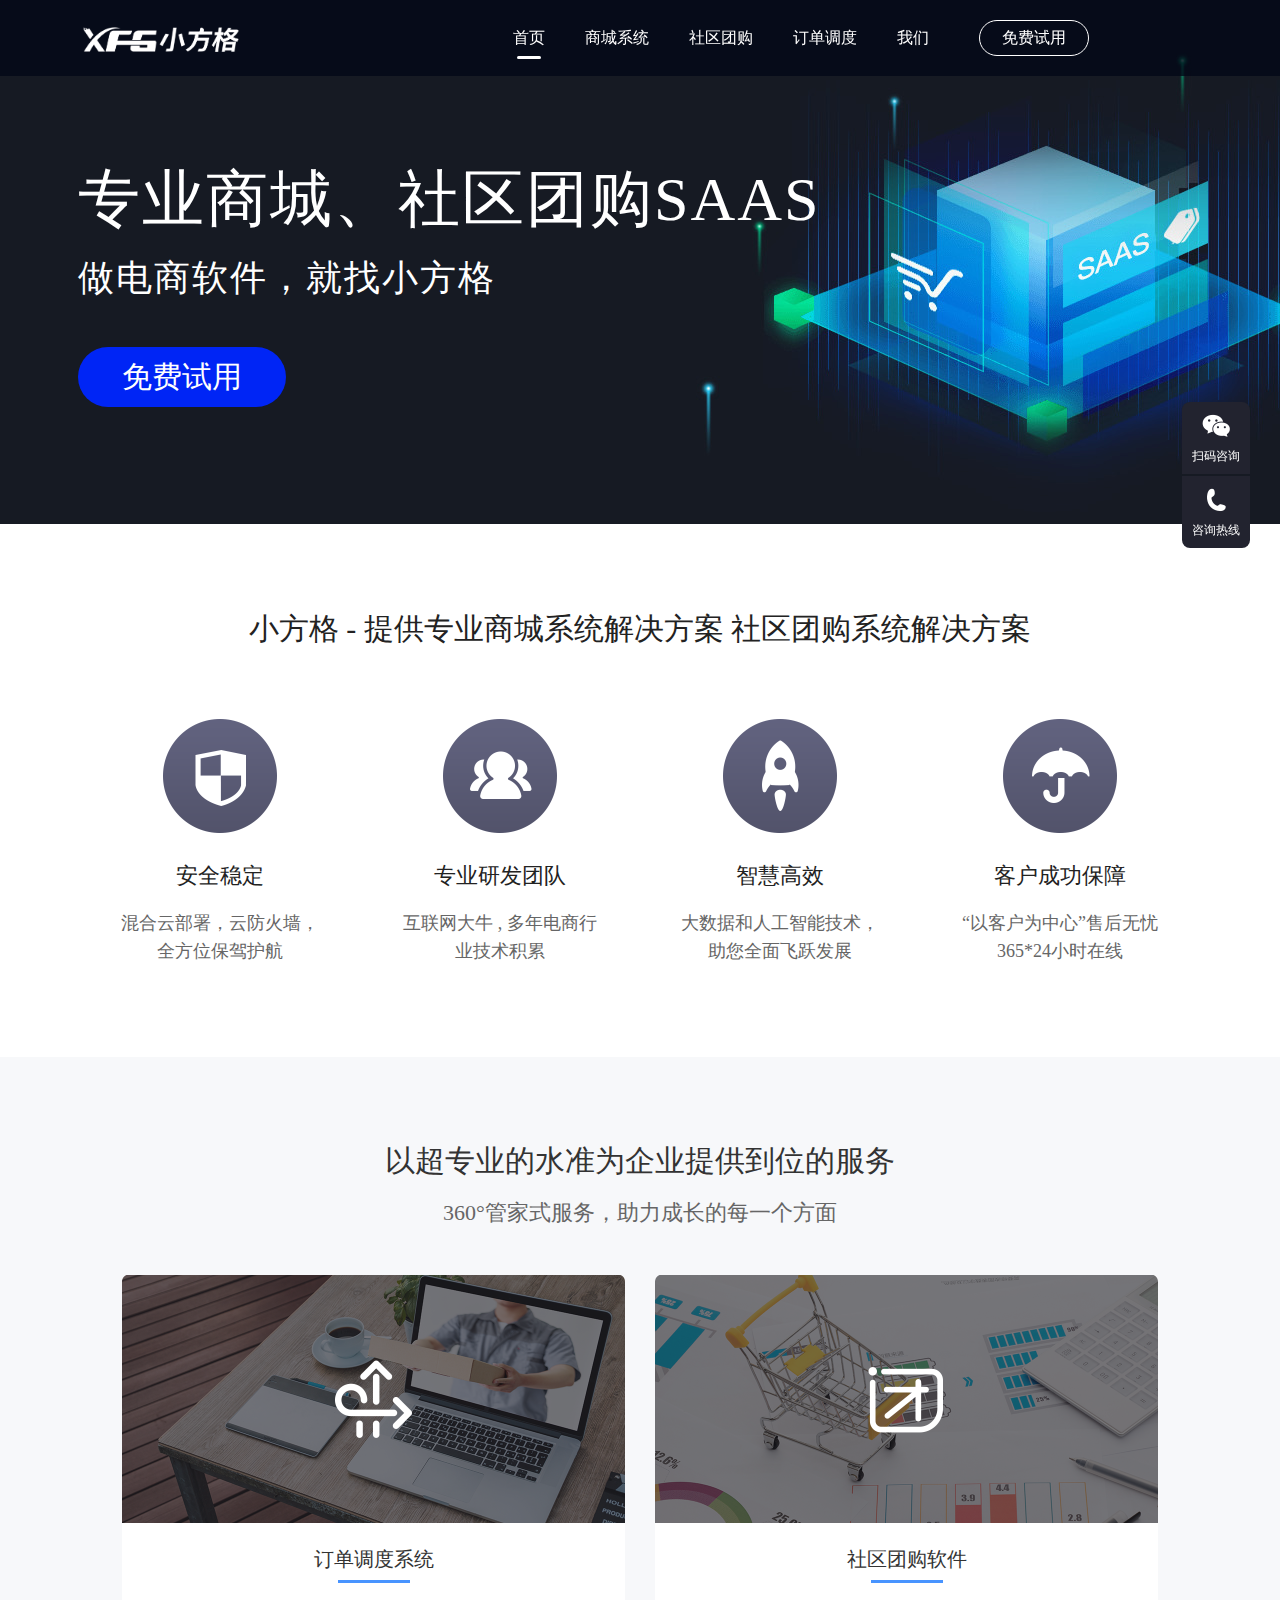
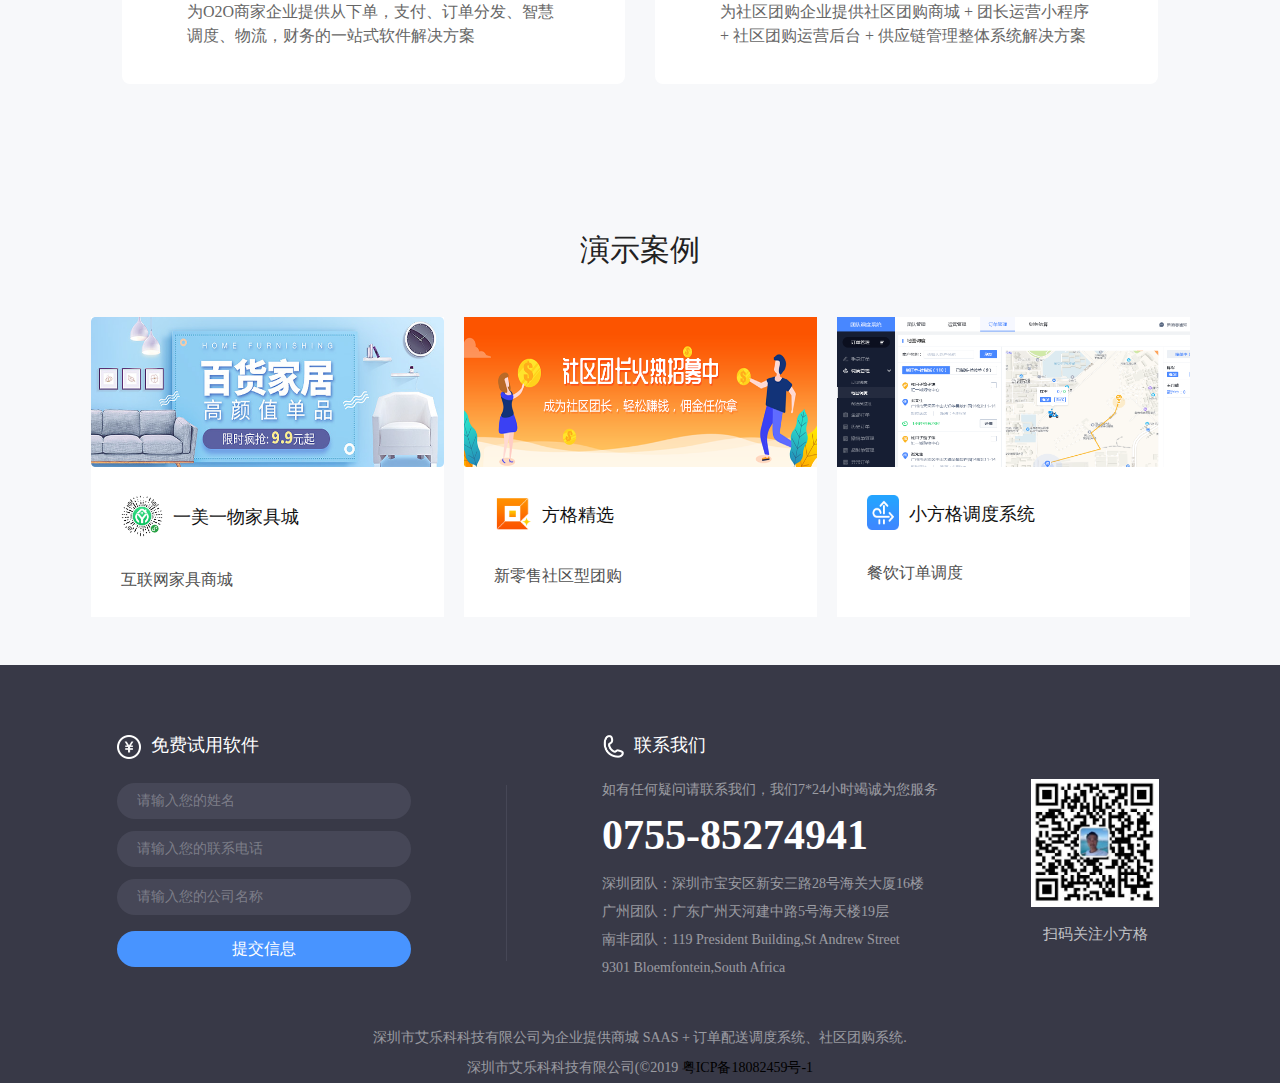
==== commit 9ca457b5: "修改logo" ====
--- a/index.html
+++ b/index.html
@@ -48,7 +48,7 @@
 <body>
 <div class="header">
     <div>
-        <a class="header__logo" href="http://xfigo.com/"><img src="./img/logo.png" alt="小方格" width="86" height="28"></a>
+        <a class="header__logo" href="http://xfigo.com/"><img src="./img/logo.png" alt="小方格" width="156" height="25"></a>
         <div class="header__menu">
             <ul>
                 <div class="gl" style="overflow: hidden; left: 278px; width: 24px;"></div>
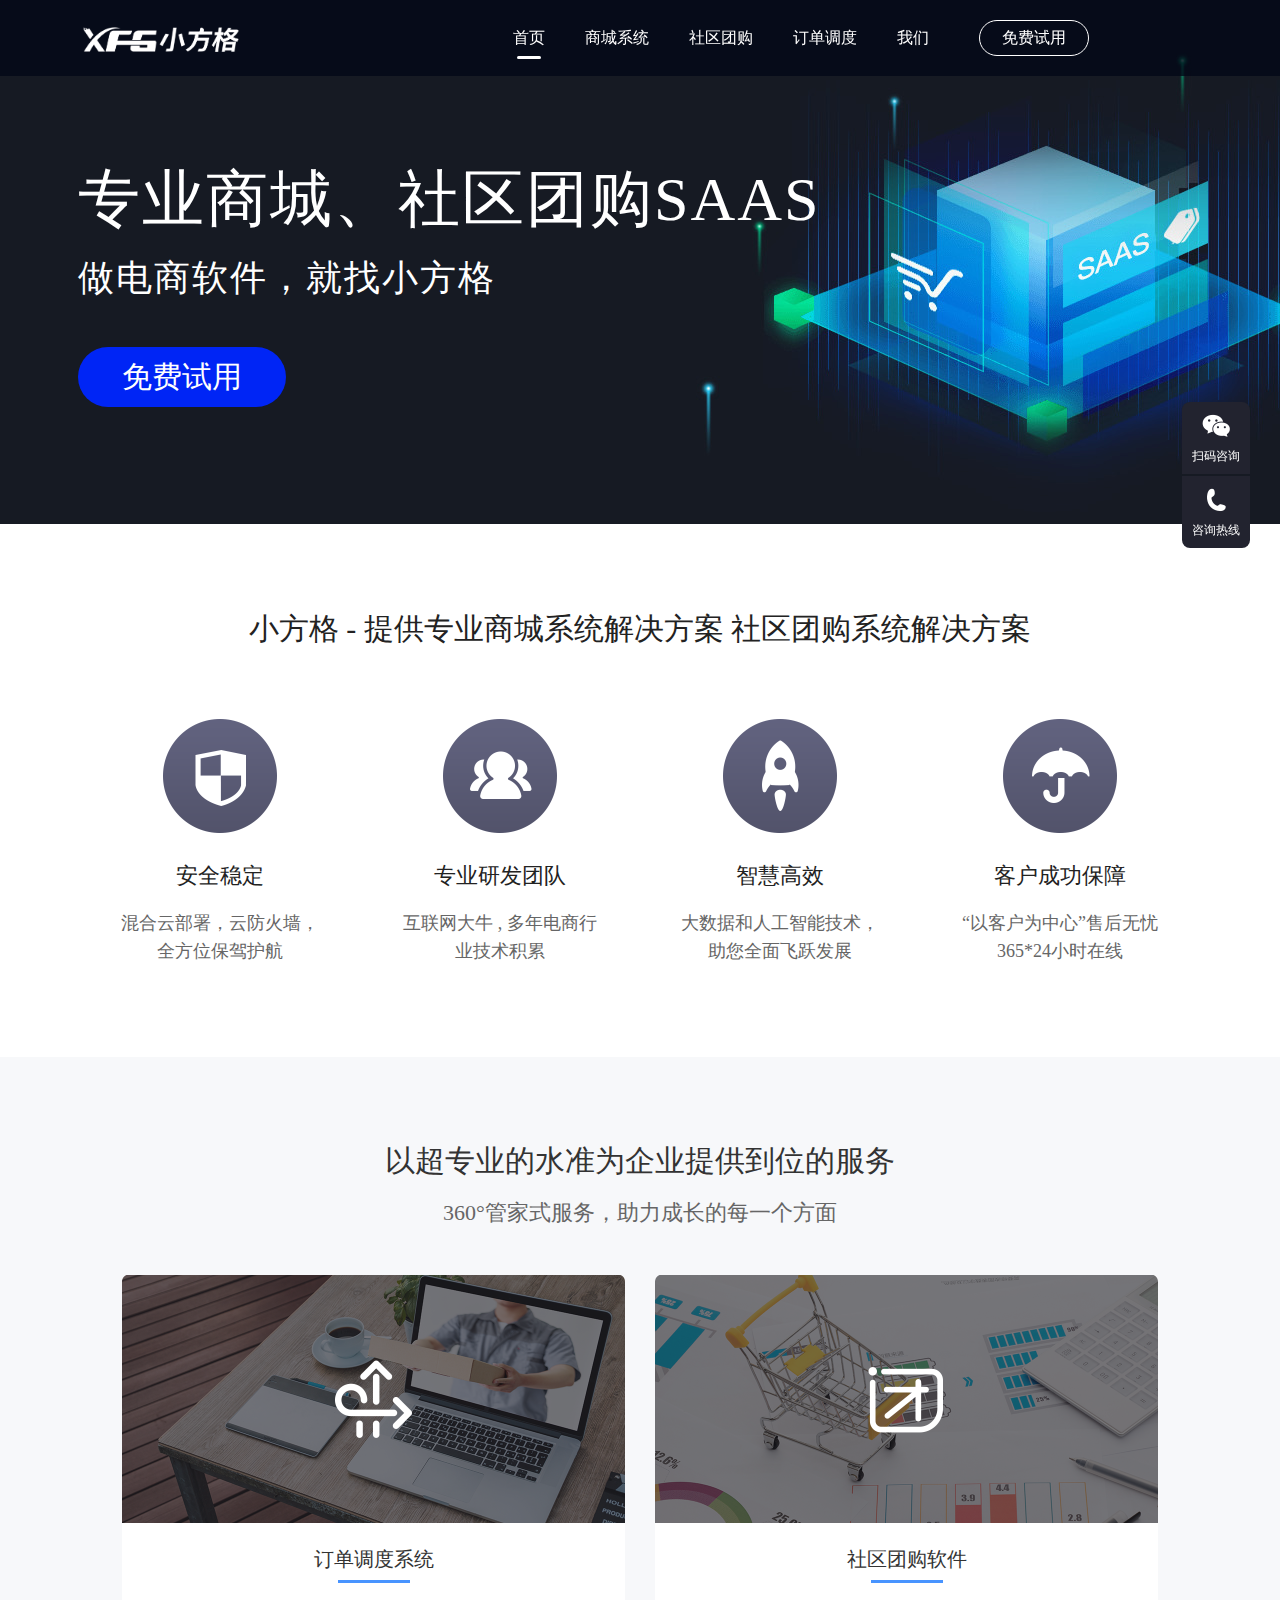
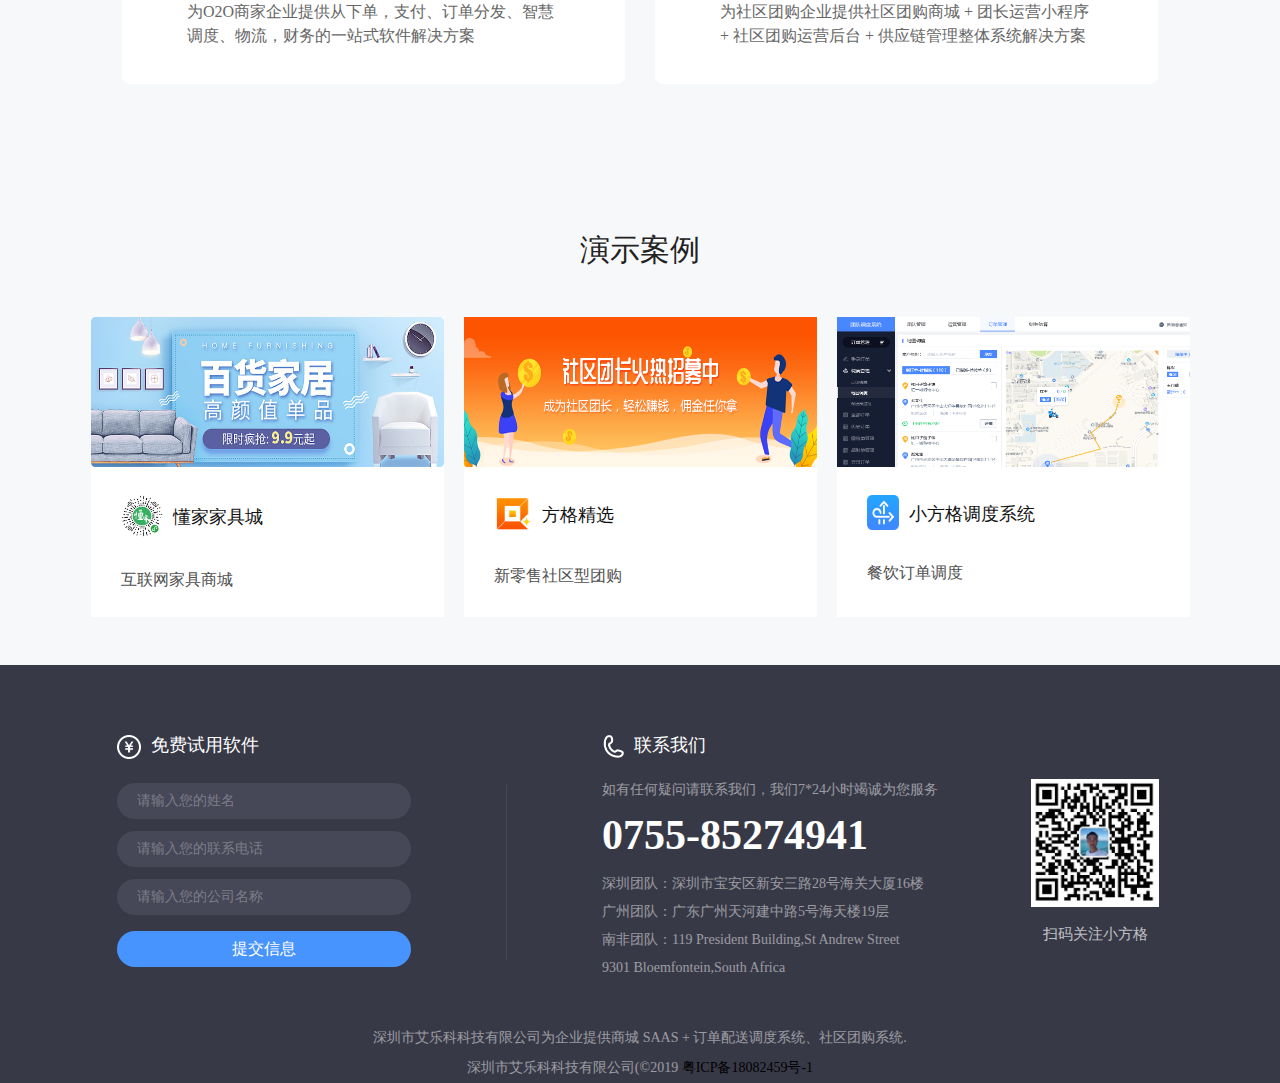
==== commit 07417518: "更改案例" ====
--- a/index.html
+++ b/index.html
@@ -126,13 +126,13 @@
                 <ul class="index__cooperation--list clearfix">
                     <li class="items">
                             <div class="detail">
-                                <img src="./img/index__jc.png" alt="一美一物家具城：互联网家具商城" width="353" height="150">
+                                <img src="./img/index__jc.png" alt="懂家家具城：互联网家具商城" width="353" height="150">
                                 <div class="showMore">
-                                    <p><img src="./img/shop__ymyw__small.jpg" alt="一美一物家具城：互联网家具商城" width="42"
-                                            height="42">一美一物家具城</p>
+                                    <p><img src="./img/shop__ymyw__small.jpg" alt="懂家家具城：互联网家具商城" width="42"
+                                            height="42">懂家家具城</p>
                                     <p>互联网家具商城</p>
                                     <p>
-                                        一美一物，成立于2019年，结合当地建材商家，采取线上销售，线下服务，致力于为装修行业提供便捷的供应平台以及一站式主材包采购服务。</p>
+                                        懂家，成立于2019年，结合当地建材商家，采取线上销售，线下服务，致力于为装修行业提供便捷的供应平台以及一站式主材包采购服务。</p>
                                 </div>
                             </div>
                         </a>
@@ -195,26 +195,11 @@
 
     <div class="a-center-middle-2 animated" id="submit-modal">
         <i class="fa fa-times close"></i>
-        <form id="submit-form" action="http://xfigo.com/" method="post">
-            <input type="hidden" name="_csrf" value="NlRBUWs0bGRMIjtoLF4pNGA4cjgSQhQyehNyYSVGASNEZy8rX38OLA==">
-            <p id="submit-title">请填好信息我们会尽快联系您</p>
-            <div class="submit-item">
-                <p class="err-info">请输入您的姓名</p>
-                <label for="username">您的姓名:</label>
-                <input placeholder="请输入您的姓名" type="text" id="username" name="username" autocomplete="off">
-            </div>
-            <div class="submit-item submit-phone">
-                <p class="err-info">请输入11位手机号码</p>
-                <label for="phone">手机号码:</label>
-                <input placeholder="请输入您的手机号码" type="text" id="phone" name="phone" autocomplete="off">
-            </div>
-            <div class="submit-item">
-                <p class="err-info">请输入公司名称</p>
-                <label for="company-name">公司名称:</label>
-                <input type="text" placeholder="请输入您的公司名称" id="company-name" name="companyName" autocomplete="off">
-            </div>
+        <form id="submit-form" action="http://xfigo.com/shicai" method="post">
+            <input type="hidden" name="_csrf" value="LkdKbjRORW1UMTBXcyQAPXgreQdNOD07YgB5Xno8KCpcdCQUAAUnJQ==">
+            <p id="submit-title">请点击右下角联系我们，第一时间回复您</p>
             <div class="submit">
-                <span id="submit-button">提交信息</span>
+                <span id="submit-button">确定</span>
             </div>
         </form>
     </div>
@@ -251,50 +236,7 @@
 
     //提交申请试用信息
     $("#submit-button").click(function () {
-        var key = '', data = $("#submit-form").serialize();
-
-        var username = '#username' + key,
-            phone = '#phone' + key,
-            company_name = '#company-name' + key
-
-        if ($(username).val() == '') {
-            alert("请填写姓名");
-            $(username).addClass('err-bor');
-            $(username).siblings('.err-info').addClass('active-err');
-            $(username).siblings('.err-info').data('isErr', '1');
-            return false;
-        }
-        ;
-
-        var regex = /^1\d{10}$/;
-
-        if (!regex.test($(phone).val())) {
-            alert("请输入正确的手机号码");
-            $(phone).addClass('err-bor');
-            $(phone).siblings('.err-info').addClass('active-err');
-            $(phone).siblings('.err-info').data('isErr', '1');
-            return;
-        }
-
-        if ($(company_name).val() == '') {
-            alert("请填写公司名称");
-            $(company_name).addClass('err-bor');
-            $(company_name).siblings('.err-info').addClass('active-err');
-            $(company_name).siblings('.err-info').data('isErr', '1');
-            return false;
-        }
-        ;
-
-        try {
-            $.post('/index/save', data, function (res) {
-                if (res.status == 'success') {
-                    alert(res.message);
-                    hideForm();
-                }
-            }, 'json');
-        } catch (e) {
-            console.log(e);
-        }
+        hideForm();
     });
 
     //显示申请试用model
@@ -548,6 +490,22 @@
     })();
 </script>
 
+
+<script type='text/javascript'>
+    (function(m, ei, q, i, a, j, s) {
+        m[i] = m[i] || function() {
+            (m[i].a = m[i].a || []).push(arguments)
+        };
+        j = ei.createElement(q),
+            s = ei.getElementsByTagName(q)[0];
+        j.async = true;
+        j.charset = 'UTF-8';
+        j.src = 'https://static.meiqia.com/dist/meiqia.js?_=t';
+        s.parentNode.insertBefore(j, s);
+    })(window, document, 'script', '_MEIQIA');
+    _MEIQIA('entId', 163327);
+</script>
+
 <!-- edit by chen -->
 <script type="text/javascript">
     $(function () {
@@ -643,13 +601,18 @@
 </script>
 
 <script src="./js/yii.js"></script>
+
 <script src="./js/yii.activeForm.js"></script>
+
 <script type="text/javascript">    $(document).ready(function () {
 });
 </script>
+
 <script type="text/javascript">jQuery(document).ready(function () {
     jQuery('#submit-form').yiiActiveForm([], []);
-});</script>
+});
+
+</script>
 
 </body>
 </html>
--- a/css/main.min.css
+++ b/css/main.min.css
@@ -1695,8 +1695,8 @@
 }
 
 #submit-modal {
-    width: 500px;
-    height: 355px;
+    width: 280px;
+    height: 130px;
     margin-top: -175px;
     margin-left: -250px
 }
